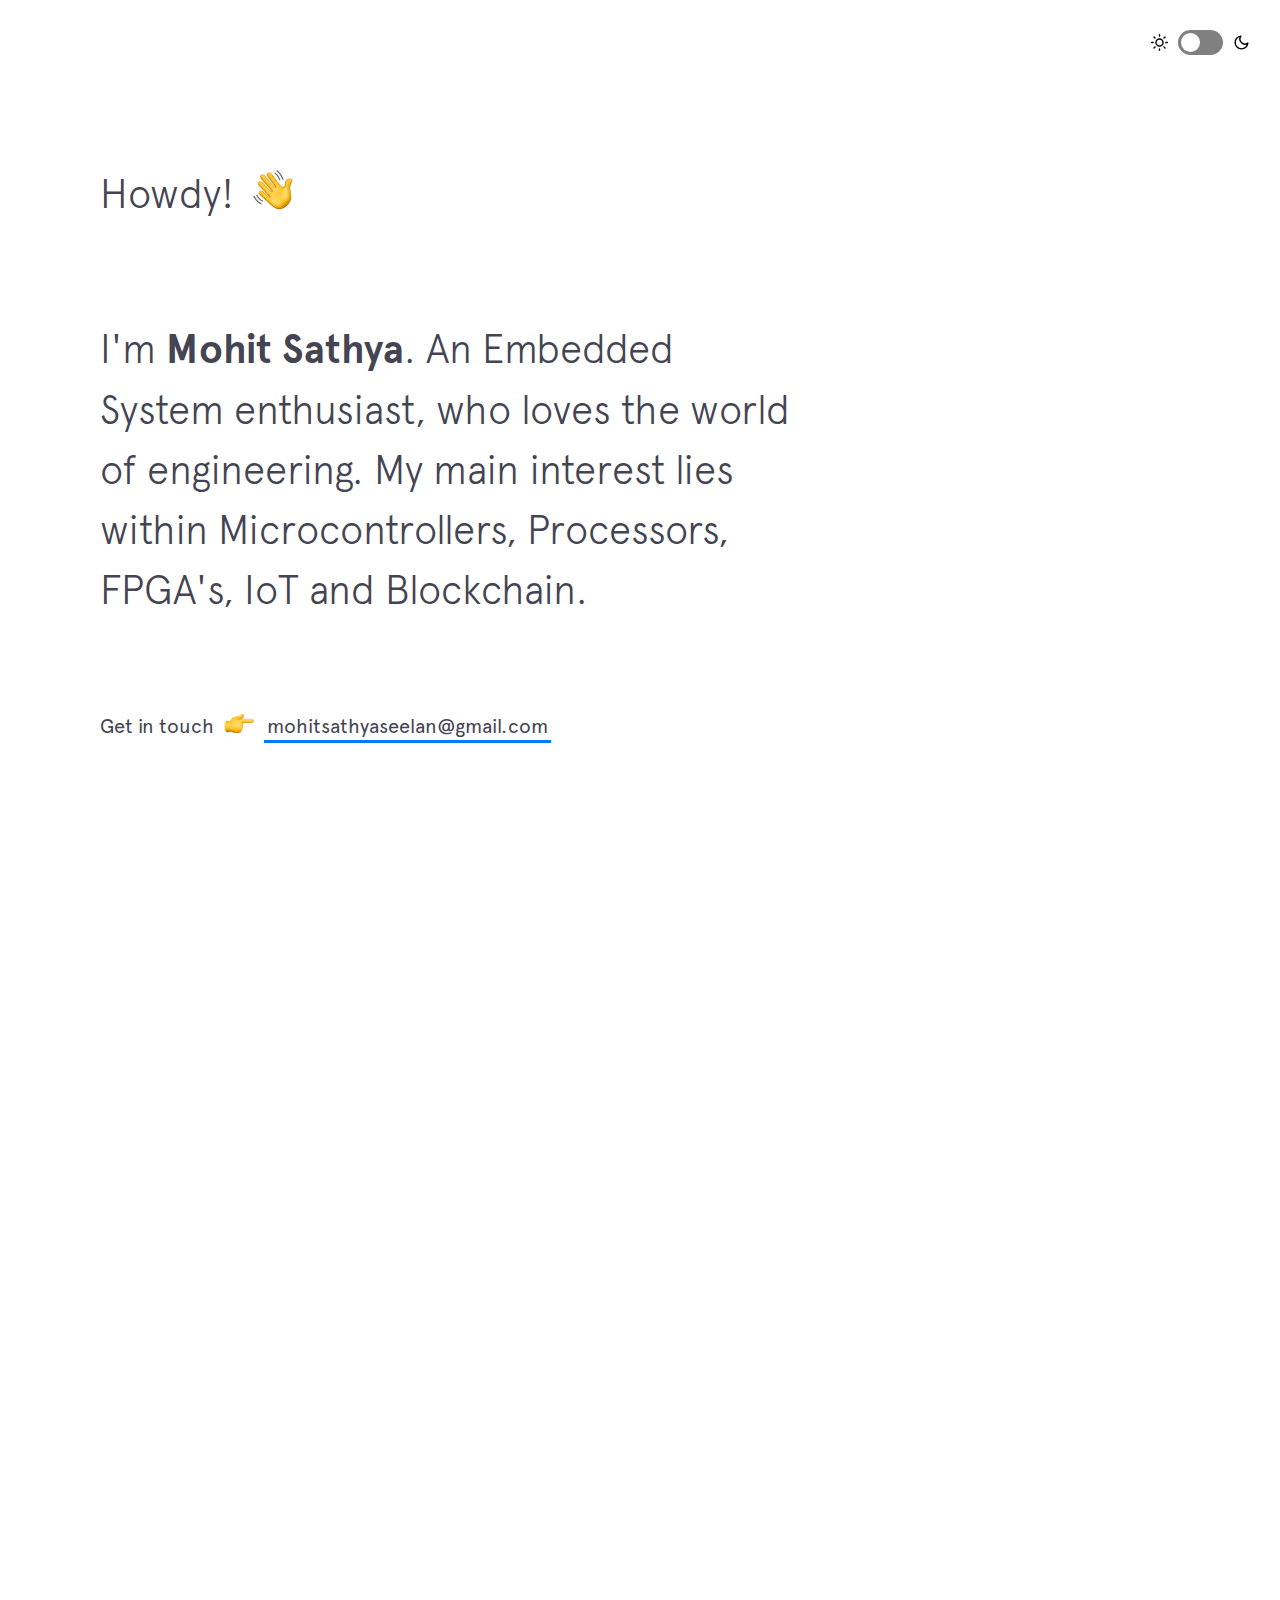
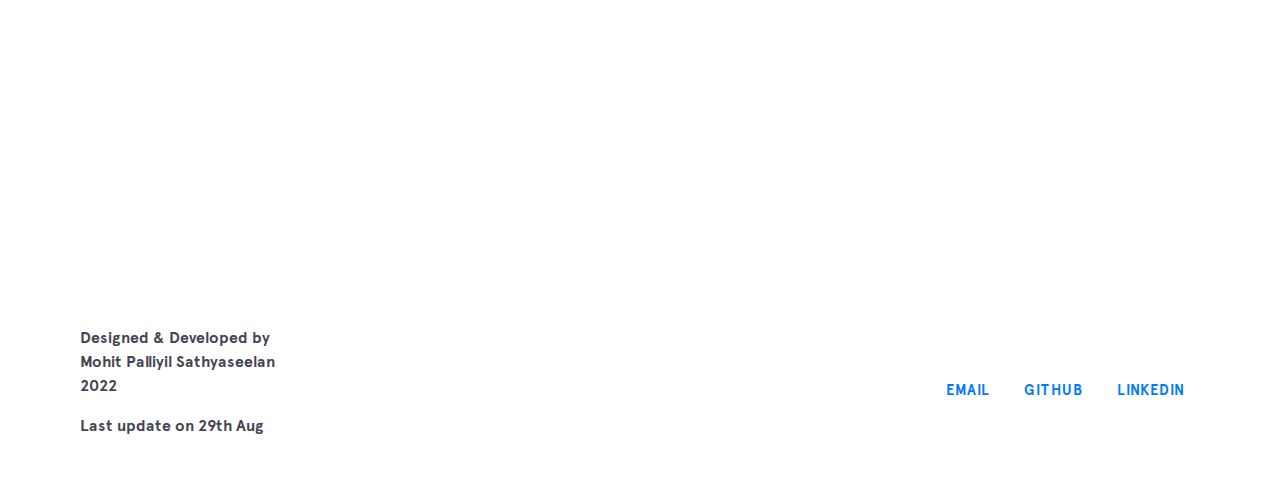
==== index.html @ 451059d3 "Change to header and resume" ====
<!DOCTYPE html>
<html>
<head>
    <meta charset="UTF-8">
    <meta content="IE=edge,chrome=1" http-equiv="X-UA-Compatible">
    <meta name="viewport" content="width=device-width, initial-scale=1.0, maximum-scale=1.0, user-scalable=no">
    <title>Mohit Sathya</title>
    <meta property="og:title" content="Mohit Sathya">
    <meta property="og:description"
        content="Embedded Systems Engineer">
    <meta property="og:type" content="website">
    <meta property="og:site_name" content="Mohit Sathya">
    <meta property="og:locale" content="en_US">
    <meta itemprop="name" content="Mohit Sathya">
    <link href="https://fonts.googleapis.com/css?family=Inconsolata:400,700" rel="stylesheet">
    <link rel="stylesheet" href="css/css-main.css" hreflang="en-us">
</head>

<body>
    <div id="site">
        <div class="switch-wrapper">
            <div class="sun"></div>
            <div class="toggle-wrapper"> <input id="switch" type="checkbox"> <label for="switch"
                    id="toggle">Toggle</label> </div>
            <div class="moon"></div>
        </div>
        <header class="intro">
            <h1 class="intro__hello">Howdy! <span class="emoji wave-hand animated"></span> </h1>
            <h2 class="intro__tagline">I'm <span class="name">Mohit Sathya</span>. An Embedded System enthusiast, who 
                loves the world of engineering. My main interest lies within Microcontrollers, Processors, FPGA's, IoT and Blockchain. 
            </h2>
            <h3 class="intro__contact"> <span>Get in touch </span> <span class="emoji pointer"></span> <span> <a
                        href="mailto:mohitsathyaseelan@gmail.com" target="_blank"
                        class="highlight-link">mohitsathyaseelan@gmail.com</a> </span> </h3>
        </header>
        <section class="section background">
            <div class="section__title">Background</div>
            <div class="section__content">
                <p> I'm currently Pursuing my masters at <a class="underline-link" href="https://www.ece.ufl.edu/"
                        target="_blank">University of Florida</a>. I'll be graduating by <strong>Fall 2022 </strong>wohooo!! with a master's degree in electrical and computer engineering. 
                     I've Interned at
                    <a class="underline-link" href="https://www.ford.com/" target="_blank">Ford Motor Company </a> for 3 months,  
                    <a class="underline-link" href="https://wipropari.com/" target="_blank">Wipro Automation</a> for 6 months and <a
                        class="underline-link" href="https://www.mindteck.com/" target="_blank">Mindteck</a> for 2 months.
                <p> As an Engineer, I enjoy building fascinating engineering projects. My goal is to build real time embedded projects
                    which can aid, make one's life easier. I also love everything about IoT, PS I'm currently turning my room into a 
                smart room. </p>
                <p> <strong>When I'm not playing with a microcontroller</strong>, I'm either playing 
                    playing dota or binge watching Office. </p><p>"You dont have to be great to start something, you have to start to be great"</p>
                
            </div>
        </section>
        <section class="section skills">
            <div class="section__title">Skills</div>
            <div class="section__content">
                
                <div class="skillz">
                    <div class="skillz__category">
                        <div class="skillz__category__label">Languages</div>
                        <ul>
                            <li class="skillz__category__item">C++</li>
                            <li class="skillz__category__item">Python</li>
                            <li class="skillz__category__item">Matlab</li>
                            <li class="skillz__category__item">VHDL</li>
                            <li class="skillz__category__item">Embedded C</li>
                        </ul>
                    </div>
                    <div class="skillz__category">
                        <div class="skillz__category__label">Software</div>
                        <ul>
                            <li class="skillz__category__item">NI LabView</li>
                            <li class="skillz__category__item">Proteus</li>
                            <li class="skillz__category__item">Vivado</li>
                            <li class="skillz__category__item">Xilinx ISE ModelSim</li>                            
                            <li class="skillz__category__item">Multisim</li>
                            <li class="skillz__category__item">GitHub</li>
                        </ul>
                    </div>
                    <div class="skillz__category">
                        <div class="skillz__category__label">Hardware</div>
                        <ul>
                            <li class="skillz__category__item">ZedBoard (Virtex7 FPGA)</li>
                            <li class="skillz__category__item">OMRON PLC - CJ2M-CPU33</li>
                            <li class="skillz__category__item">Nadesco AC controller</li>
                            <li class="skillz__category__item">Fanuc
                                controller - R-30iB</li>
                            <li class="skillz__category__item">Raspberry Pi</li>
                            <li class="skillz__category__item">Aurduino</li>
                            <li class="skillz__category__item">Esp</li>
                        </ul>
                    </div>

                    <div class="skillz__category">
                        <div class="skillz__category__label">Additional skills</div>
                        <ul>
                            <li class="skillz__category__item">Machine Learning </li>
                            <li class="skillz__category__item">Industrial communication<br>(UART, I2C, TCP, UDP)</li>
                            <li class="skillz__category__item">Linux</li>
                            <li class="skillz__category__item">Microsoft Suite</li>
                            <li class="skillz__category__item">Adobe Suite</li>
                            <li class="skillz__category__item">SQL DBMS</li>
                        </ul>
                    </div>
                </div>
            </div>
        </section>
        <section class="section experience">
            <div class="section__title">Research Paper</div>
            <div class="section__content">
                <div class="jobs">
                    <div class="job">
                        <div class="time-place">
                            <div class="job__company"> <a href="https://ieeexplore.ieee.org/document/9358718" target="_blank" class="arrow-link">
                                IoT based COVID De-Escalation Sys</a> 
                            </div>
                        </div>
                                <div class="job__position">
                                    2021 6th International Conference on Inventive Computation Technologies (ICICT)
                                </div>
                                <p></p><div>
                                    An Internet-of- Things (IoT) can be an effective solution to de-escalate the spread of a pandemic/epidemic using open source 
                                    technology - Bluetooth Low level Energy. The major objective of this contribution is to monitor real time cases and prevent the 
                                    contagious spread of this viral disease. The entire paper focuses on cross checking the data fed by the user with the IoT database 
                                    which consists of the data from the COVID RADAR application. The experimental model uses MCU and a Bluetooth module, which are easy 
                                    to realize and cost effective as well. The realization and prediction of the pandemic hotspots is also facilitated using this data. 
                                </div>
                    </div>
                </div>
            </div>                         
        </section>
        <section class="section experience">
            <div class="section__title">Experience</div>
            <div class="section__content">
                <div class="jobs">
                    <div class="job">
                        <div class="time-place">
                            <div class="job__company"> <a href="https://corporate.ford.com/"
                                    target="_blank">Ford Motor Company </a> </div>
                            <div class="job__time">May -  Aug 2022</div>
                        </div>
                        <div class="job__position">RA&E Intern</div>
                    </div>
                        <p></p><strong>Vissible Light Position using Optical Camera Communication</strong>
                        <div>
                            As we know GPS has limitation of providing accurate positioning for indoor architecture. Due to this limitation, Researchers have been trying to
                            find alternative methods for localisation. Currently Researchers have focused on using Radio waves, Bluetooth signals, Etc for localization, but
                            They are prone to multi-path propagation.
                            Prof. Herald Haas recently started using Light to transmit data, which is known as LiFi and this is an application of Vissible Light Communication.
                            Like VLC, VLP is similar, the research work at ford was based on VLP using IR light. I studied and built a prototype for this application and submitted
                            the final limitation of the system.
                            I also provided an alternation low cost solution using April tags for the project. The system principle remains same in reference of OCC but system
                            hardware is cheaper here. I submitted my proof of work and a working demo of the system which provides a maximum of 6cm error. The system uses
                            garage dimension as parameters and does not require an ML model for localization, which increases portability.
                        </div><p></p>
                    <div>
                    <div>


                    <div class="job">
                        <div class="time-place">
                            <div class="job__company"> <a href="https://wipropari.com//"
                                    target="_blank">Wipro - Automation</a> </div>
                            <div class="job__time">Jan - June 2021</div>
                        </div>
                        <div class="job__position">Intern Engineer</div>
                        
                            <p></p><strong>Medsmart</strong>
                                <div>
                                    Re-engineered a Medical Unit.
                                    MedSmart is a covid application that was built by Wipro amid covid-19. 
                                    The Device had an AI service by a third-party company. My goal in this project was 
                                    to provide the same features without using the service. In short, re-develop the whole project. 
                                    The IoT application uses the MQTT protocol to communicate with ESP, RPI, and the Router. 
                                    Uses a SQL database; where the data is stored in the IoT device for its privacy concern.   
                                </div>
                            

                            <p></p><strong>Spot Welding IoT Device Dev</strong>
                                <div>
                                    This has to be one of the most challenging and fun projects, I've ever worked on.
                                    The objective of this project was to implement an IoT feature for Spot Welding Device.
                                    Using raspberry pi, I developed a communication layer between PLC CJ2M-CPU33, Fanuc controller - R-30 ib, and AC controller.
                                </div>

                                <div>
                                    Rpi - CJ2M (FINS/UDP)
                                </div>

                                <div>                            
                                    Rpi - R30iB (Ethernet/IP Pylogix2-CIP encapsulation) (cpppo)
                                </div>                           
                                    Credits to perry@dominionrnd.com for this wonderful library
                                  
                            
                        

                            <p></p><strong>SIXT pilot</strong>
                                <div>
                                    Initial planning of UGV robot. The project involved multiple RC motors, servo motors,
                                    stereo camera, LIDAR and Nvidia Jetson, and Nano development Kit.
                                </div>
                        </div>
                    </div>
                    
                    <div class="job">
                        <div class="time-place">
                            <div class="job__company"> <a href="https://www.mindteck.com/"
                                    target="_blank">Mindteck</a> </div>
                            <div class="job__time">June -  July 2018</div>
                        </div>
                        <div class="job__position">R&D Engineer</div>
                    </div>
                        <p></p><strong>Indoor asset tracking using BLE based real time location system</strong>
                        <div>
                            Most of the asset tracking systems are non real time. Real time asset tracking system 
                            becomes necessary when an asset is of high value and critical to be located in time.
                            Examples of such high value assets could be manufacturing parts lying in various locations on shop floor,  
                            critical medical equipments lying in various locations in hospitals etc.
                            This system would enable users to locate critical assets in real time with an accuracy of about 3 feet 
                            without having to spend time searching for the same.
                            The BLE based real time location system consists of BLE receivers, BLE asset tags , a location engine server
                            and UI server. The BLE beacon receivers are placed at known locations. BLE tag which is connected to the asset 
                            emits wireless BLE beacons periodically. The BLE receivers within range receive the BLE beacons and relay 
                            the BLE beacon message and its RF signal strength
                            to the location engine server. The location engine server determines the absolute location of the asset using 
                            trilateration. The UI server uses this information to provide a visual representation
                            of the asset location on a UI client which shows the asset location as a pin superimposed on an indoor static map
                        </div><p></p>
                    <div>
                    <div>
                    <div class="job">
                        <div class="time-place">
                            <div class="job__company"> <a href="https://toonz.co/" target="_blank">Toonz</a> </div>
                            <div class="job__time">April - June 2019</div>
                        </div>
                        <div class="job__position">Animation Intern</div>
                    </div>
                </div> <a href=".\Resume_Mohit_Sathyaseelan.pdf" target="_blank" class="arrow-link">View My
                    Resume</a>
            </div>
        </div>

        </section>
        <section class="section other-projects">
            <div class="section__title">Ongoing Courses</div>
                <div class="section__content">
                <div class="project">
                    <div class="project__name"> <a href="https://github.com/Metabix/blockchain" target="_blank"
                            class="arrow-link">Blockchain and Bitcoin Mining</a> </div>
                    <p>With Blockchain technology poised to	be bigger than the Internet, this course will cover	fundamental	concepts and topics	
                        including, but not limited	to,	Blockchain	security, smart	contracts, non-fungible	tokens (NFTs), Bitcoin mining,	
                        consensus protocols, etc. as it pertains to Internet of Things (IoT) edge device architectures. Students will gain
                        fundamental	knowledge of edge device design	constraints, and may attend	a virtual conference in	embedded system	
                        design (ESWEEK). Due to	the	rapidly	advancing Blockchain field,	this course	is taught seminar style, with an	
                        emphasis on	student-delivered presentations	and an	open discussion	forum. By the end of the course, the students	
                        will write a short research	paper on their topic of	choice. Special	guests	will be	invited	to discuss their research	
                        contributions.	</p>

                <div class="project">
                    <div class="project__name"> <a href="https://github.com/Metabix/Computer-Architecture" target="_blank"
                            class="arrow-link">Computer Architecture</a> </div>
                    </p>Upon completion of the course, students should have a good understanding of the following core components of
                        computing architecture and computer architecture design:</p>
                    </p>• Technology impacts on computer architectures</p>
                    </p>• Various aspects of modern computer architecture design - memory hierarchy, instruction set design,
                        pipelining, out-of-order execution, speculation, etc.</p>
                    </p>• Various parallelisms and their exploitations, e.g., instruction-level, data-level, and thread-level parallelism</p>
                    </p>• Quantitative evaluation of design tradeoffs in terms of different application and architectural parameters</p>
                    <div class="project__used"> <span class="project__used__item">C</span> <span
                            class="project__used__item">C++</span> </div>
                </div>
        </section>
        <section class="section other-projects">
            <div class="section__title">Completed Courses</div>
            <div class="section__content">
                <div class="project">
                    <div class="project__name"> <a href="https://github.com/Metabix/FML_Final-project" target="_blank"
                            class="arrow-link">Fundamental of ML</a> </div>
                    <p>Understand and utilize the concepts of machine learning for data science and electrical engineering. Focus on tools for
                        multivariate data analysis and how to handle uncertain data with probability models. </p>
                    <div class="project__used"> <span class="project__used__item">C</span> <span
                            class="project__used__item">Python</span> </div>
                </div>
                <div class="project">
                    <div class="project__name"><strong>Reconfigurable Computing </strong></div>
                    <p>Students will gain fundamental knowledge and understanding of principles and practice in reconfigurable
                        architecture and computing through class lectures and discussions, reading assignments, homework and lab
                        experiments, and a major research project.</p>
                    <div class="project__used"> <span class="project__used__item">C</span> <span
                            class="project__used__item">VHDL</span></div>
                </div>
                <div class="project">
                    <div class="project__name"><strong>Image processing and Open CV </strong>  </div>
                    <p>This	course	introduces	fundamental concepts	and	techniques	for	image	processing	and	
                        computer	vision. We	will	address	1)	how	to	efficiently	represent	and	process	image/video	
                        signals,	and	2)	how	to	deliver	image/video	signals	over	networks. Topics	to	be	covered	
                        include:	image	acquisition	and	display	using	digital	devices,	properties	of	human	visual	
                        perception,	sampling	and	quantization,	image	enhancement,	image	restoration,	twodimensional	Fourier	transforms,	linear	and	nonlinear	filtering,	morphological	operations,	
                        noise	removal,	image	deblurring,	edge	detection,	image	registration	and	geometric	
                        transformation,	image/video	compression,	video	communication	standards,	video	
                        transport	over	the	Internet	and	wireless	networks,	object	recognition	and	image	
                        understanding.</p>
                    <div class="project__used"> <span class="project__used__item">Python</span> <span
                            class="project__used__item">C</span> </div>
                    </div>
                    <div class="project">
                        <div class="project__name"> <a href="https://github.com/Metabix/ASP_22_Spring" target="_blank"
                                class="arrow-link">Advanced System Programming</a> </div>
                        <p>Develop a deep understanding of operating
                            system concepts and systems programming fundamentals and gain hands-on
                            experience in systems programming by using Pthreads as well as implementing
                            Linux device drivers and testing/verifying systems code for deadlock and racefreedom.</p>
                        <div class="project__used"> <span class="project__used__item">C</span> <span
                                class="project__used__item">C++</span> </div>
                    </div>
                    <div class="project">
                        <div class="project__name"> <a href="https://github.com/Metabix/PCA_22_Spring" target="_blank"
                                class="arrow-link">Parallel Computer Architecture</a> </div>
                        <p>Advanced architecture emphasizing design and quantitative analysis of parallel architecture and systems, including
                            theory, hardware technologies, parallel and scalable architectures, and software constructs.
                        <div class="project__used"> <span class="project__used__item">C</span> <span
                                class="project__used__item">C++</span> <span
                                class="project__used__item">Python</span>
                        </div>
                    </div>
                    <div class="project">
                        <div class="project__name"> <a href="https://github.com/Metabix/IoT-P-S_22_Spring" target="_blank"
                                class="arrow-link">IoT Privacy and Security</a> </div>
                        <p>This course should be a very gentle introduction to IoT security, mostly at the device level, through a series of 
                            hands-on labs. We will be providing a PCB with an ESP32 and a few simple peripherals which we use in said labs. 
                            We will be exploring issues related to the malicious access of physical ports (UART/JTAG), recovery and editing of 
                            firmware, and some network level security such as Man-in-the-Middle attacks using mitmproxy, as well as 
                            standard methods to mitigate these threats.</p>
                        <div class="project__used"> <span class="project__used__item">Python</span> <span
                                class="project__used__item">C</span> </div>
                    </div>
        </section>

        <section class="section other-projects">
            <div class="section__title">Projects</div>
            <div class="section__content">
                <div class="project">
                    <div class="project__name"> <a href="https://github.com/Metabix/PCA_22_Spring/tree/main/Final_Project" target="_blank"
                            class="arrow-link">Evaluation of NASA ASP Benchmark on HPC</a> </div>
                    <p>Used parallel computing programming interfaces such as MPI, OpenMP, CUDA; Profilled using gprof, score-p and
                        nvprof profiling tools. Compared in depth performance of HiPergator HPC to the benchmarked HPC systems.</p>
                </div>
                <div class="project">
                    <div class="project__name"> <a href="https://github.com/Metabix/RC_FALL21" target="_blank"
                            class="arrow-link">1-D Time-Domain Convolution using FPGA</a> </div>
                    <p>Implemented a custom accelerator circuit on FPGA to obtain 1-D convolution. Optimized circuit to a 14x speed with
                        parallelism with respect to software implementation of the proposed convolution
                        Hardware : ZedBoard (Virtex7 FPGA)</p>
                </div>
                <div class="project">
                    <div class="project__name"> <a href="https://github.com/Metabix/FML_Final-project" target="_blank"
                        class="arrow-link">Handwritten Symbol Classification using CNNk</a></div>
                    <p>Designed a Convolutional Neural Network for a custom handwritten data set.
                    Evaluated other methods of classification. Improved model, to provide 94% accuracy..</p>
                </div>
                <div class="project">
                    <div class="project__name"> <a href="https://github.com/Metabix/IMCV_FALL21" target="_blank"
                        class="arrow-link">Recognition of Vehicle Plates using Tesseract</a></div>
                    <p>Designed a model to accurately predict any vehicle's plate number using Tesseract Engine.
                        Implemented various Image processing techniques to improve the accuracy.</p>
                    </div>
                <div class="project">
                        <div class="project__name"> <a href="https://github.com/Metabix/IoT-P-S_22_Spring/tree/main/IoT_Proj" target="_blank"
                            class="arrow-link">AgrIoT</a></div>
                        <p>IoT system which obtains temperature and humidity data. The data is secured using AWS and is shared across the IoT
                            system using AES encryption. Devices used MQTT protocol to transfer messages to one another..
                            Hardware : Raspberry Pi, ESP32, ESP 8266</p>
                </div>
                    <div class="project">
                        <div class="project__name"><strong>Ornithopter</strong>  </div>
                        <p>A mechanical aircraft, which obeys the flapping mechanism of birds. Alternative for drones in the UAV field. Hardware
                            and Software used Arduino MCU, Brushless and servo Motors, ESC, 3D printing for cranks, 900mAh LiPo battery,
                            camera module</p>
                    <div class="project">
                        <div class="project__name"><strong>Smart Weather station</strong>  </div>
                        <p>Used Raspberry Pi and other elemental sensors to provide a home-based weather system. Hardware and Software
                            used Raspberry Pi,BME280 humidity, pressure and temperature sensor, MCP3008 ADC, anemometer.</p>   
                        </div>
                    <div class="project">
                        <div class="project__name"><strong>Raspberry Pi based project on BLE</strong>  </div>
                        <p>Raspberry Pi based project; which checks BLE tags to confirm attendance of class, office and etc.</p>   
                        </div>
                    <div class="project">
                        <div class="project__name"><strong>VR SKATEBOARD (Shortlisted in top 20 in Engineering Clinics)</strong>  </div>
                        <p>AR Project- skateboard experience for the disabled. Hardware and Software used Arduino UNO, MPU-6050
                            Accelerometer/Gyroscope, VR- Headset</p>    
                        </div>
        </section>

        <footer class="footer">
            <div class="footer__copyright">
                <div class="top"> <span>Designed &amp; Developed by</span> </div>
                <div class="bottom"> <span>Mohit Palliyil Sathyaseelan 2022</span> <p>Last update on 29th Aug</p></div>

            </div>
            <div class="footer__links"> <a href="mailto:mohitsathyaseelan@gmail.com" target="_blank" title="email"> <span
                        class="text">email</span> <img src="images/social-email.svg" alt="email"> </a>  <a href="https://github.com/Metabix"
                    target="_blank" title="github"> <span class="text">github</span> <img src="images/social-github.svg"
                        alt="github"> </a> <a href="https://www.linkedin.com/in/mohitsathya/" target="_blank"
                    title="linkedin"> <span class="text">linkedin</span> <img src="images/social-linkedin.svg"
                        alt="linkedin"> </a> </div>
        </footer> <button id="top-button"> <img src="images/emojis-pointing-up.png" alt=""> </button>
    </div>
    <script src="js/3.1.1-jquery.min.js" type="text/javascript" charset="utf-8"></script>
    <script src="js/dist-scrollreveal.min.js"></script>
    <script src="js/2799-js-main.js" type="text/javascript" charset="utf-8"></script>
</body>

</html>
---- css/css-main.css ----
@font-face{font-family:Apercu;src:url(../fonts/apercu-Apercu-Light.eot);src:url(../fonts/apercu-Apercu-Light.eot?#iefix) format("embedded-opentype"),url(../fonts/apercu-Apercu-Light.woff2) format("woff2"),url(../fonts/apercu-Apercu-Light.woff) format("woff"),url(../fonts/apercu-Apercu-Light.ttf) format("truetype"),url(../fonts/apercu/Apercu-Light.svg#Apercu-Light) format("svg");font-weight:300;font-style:normal}@font-face{font-family:Apercu;src:url(../fonts/apercu-Apercu-LightItalic.eot);src:url(../fonts/apercu-Apercu-LightItalic.eot?#iefix) format("embedded-opentype"),url(../fonts/apercu-Apercu-LightItalic.woff2) format("woff2"),url(../fonts/apercu-Apercu-LightItalic.woff) format("woff"),url(../fonts/apercu-Apercu-LightItalic.ttf) format("truetype"),url(../fonts/apercu/Apercu-LightItalic.svg#Apercu-LightItalic) format("svg");font-weight:300;font-style:italic}@font-face{font-family:Apercu;src:url(../fonts/apercu-Apercu-Regular.eot);src:url(../fonts/apercu-Apercu-Regular.eot?#iefix) format("embedded-opentype"),url(../fonts/apercu-Apercu-Regular.woff2) format("woff2"),url(../fonts/apercu-Apercu-Regular.woff) format("woff"),url(../fonts/apercu-Apercu-Regular.ttf) format("truetype"),url(../fonts/apercu/Apercu-Regular.svg#Apercu-Regular) format("svg");font-weight:400;font-style:normal}@font-face{font-family:Apercu;src:url(../fonts/apercu-Apercu-Italic.eot);src:url(../fonts/apercu-Apercu-Italic.eot?#iefix) format("embedded-opentype"),url(../fonts/apercu-Apercu-Italic.woff2) format("woff2"),url(../fonts/apercu-Apercu-Italic.woff) format("woff"),url(../fonts/apercu-Apercu-Italic.ttf) format("truetype"),url(../fonts/apercu/Apercu-Italic.svg#Apercu-Italic) format("svg");font-weight:400;font-style:italic}@font-face{font-family:Apercu;src:url(../fonts/apercu-Apercu-Medium.eot);src:url(../fonts/apercu-Apercu-Medium.eot?#iefix) format("embedded-opentype"),url(../fonts/apercu-Apercu-Medium.woff2) format("woff2"),url(../fonts/apercu-Apercu-Medium.woff) format("woff"),url(../fonts/apercu-Apercu-Medium.ttf) format("truetype"),url(../fonts/apercu/Apercu-Medium.svg#Apercu-Medium) format("svg");font-weight:500;font-style:normal}@font-face{font-family:Apercu;src:url(../fonts/apercu-Apercu-MediumItalic.eot);src:url(../fonts/apercu-Apercu-MediumItalic.eot?#iefix) format("embedded-opentype"),url(../fonts/apercu-Apercu-MediumItalic.woff2) format("woff2"),url(../fonts/apercu-Apercu-MediumItalic.woff) format("woff"),url(../fonts/apercu-Apercu-MediumItalic.ttf) format("truetype"),url(../fonts/apercu/Apercu-MediumItalic.svg#Apercu-MediumItalic) format("svg");font-weight:500;font-style:italic}@font-face{font-family:Apercu;src:url(../fonts/apercu-Apercu-Bold.eot);src:url(../fonts/apercu-Apercu-Bold.eot?#iefix) format("embedded-opentype"),url(../fonts/apercu-Apercu-Bold.woff2) format("woff2"),url(../fonts/apercu-Apercu-Bold.woff) format("woff"),url(../fonts/apercu-Apercu-Bold.ttf) format("truetype"),url(../fonts/apercu/Apercu-Bold.svg#Apercu-Bold) format("svg");font-weight:700;font-style:normal}@font-face{font-family:Apercu;src:url(../fonts/apercu-Apercu-BoldItalic.eot);src:url(../fonts/apercu-Apercu-BoldItalic.eot?#iefix) format("embedded-opentype"),url(../fonts/apercu-Apercu-BoldItalic.woff2) format("woff2"),url(../fonts/apercu-Apercu-BoldItalic.woff) format("woff"),url(../fonts/apercu-Apercu-BoldItalic.ttf) format("truetype"),url(../fonts/apercu/Apercu-BoldItalic.svg#Apercu-BoldItalic) format("svg");font-weight:700;font-style:italic}html{-webkit-box-sizing:border-box;box-sizing:border-box}*,:after,:before{-webkit-box-sizing:inherit;box-sizing:inherit}::-moz-selection{background:#ffdc00}::selection{background:#ffdc00}body,html{margin:0;padding:0;-webkit-font-smoothing:antialiased;-moz-osx-font-smoothing:grayscale;background-color:#fff;color:#444452;font-family:Apercu,"Source Sans Pro",system,system-ui,-apple-system,BlinkMacSystemFont,Roboto,Helvetica,Arial,sans-serif;line-height:1.5;width:100%}body.night,html.night{background-color:#171c28;color:#afafbf}body.night ::-moz-selection,html.night ::-moz-selection{color:#36363c;background:#ffdc00}body.night ::selection,html.night ::selection{color:#36363c;background:#ffdc00}body.night .switch-wrapper .sun,html.night .switch-wrapper .sun{background:url(../fonts/switch-sun-white.svg) no-repeat center;background-size:100%}body.night .switch-wrapper .moon,html.night .switch-wrapper .moon{background:url(../fonts/switch-moon-white.svg) no-repeat center;background-size:100%}body.night .experience .job__time,body.night .footer__copyright,body.night .intro,body.night .skills .skillz__category__label,body.night .status,body.night a,body.night strong,html.night .experience .job__time,html.night .footer__copyright,html.night .intro,html.night .skills .skillz__category__label,html.night .status,html.night a,html.night strong{color:#e7e7e7}body.night .section__content .underline-link:after,html.night .section__content .underline-link:after{background:#e7e7e7}a{-webkit-transition:all .2s ease-in-out;transition:all .2s ease-in-out;text-decoration:none;font-weight:700;color:inherit}ul{list-style:none;padding:0;margin:0}svg{width:100%;height:100%;fill:currentColor}img{max-width:100%;vertical-align:middle}strong{font-weight:700;color:#36363c}.emoji{display:inline-block;vertical-align:text-top;background-size:contain;background-repeat:no-repeat;background-position:center}.section{display:-webkit-box;display:-ms-flexbox;display:flex;-webkit-box-pack:center;-ms-flex-pack:center;justify-content:center;padding:100px 170px}@media screen and (max-width:1280px){.section{padding:100px}}@media screen and (max-width:1024px){.section{padding:50px}}@media screen and (max-width:768px){.section{display:block}}@media screen and (max-width:480px){.section{padding:50px 35px}}.section__title{-ms-flex-negative:0;flex-shrink:0;width:200px;margin-right:70px;color:#007bff;text-transform:uppercase;text-align:right;font-weight:700;letter-spacing:2px}@media screen and (max-width:1024px){.section__title{margin-right:50px}}@media screen and (max-width:850px){.section__title{width:150px}}@media screen and (max-width:768px){.section__title{text-align:left;width:auto}}.section__content{font-weight:300;font-size:1rem;width:100%;max-width:650px}@media screen and (max-width:768px){.section__content{padding-top:30px;padding-left:50px}}@media screen and (max-width:480px){.section__content{padding-left:30px}}.section__content p{margin-top:0;margin-bottom:25px}.section__content .underline-link{position:relative;display:inline-block}.section__content .underline-link:after{position:absolute;top:100%;left:0;width:100%;height:1px;background:#36363c;content:'';opacity:0;-webkit-transition:height .3s,opacity .3s,-webkit-transform .3s;transition:height .3s,opacity .3s,-webkit-transform .3s;transition:height .3s,opacity .3s,transform .3s;transition:height .3s,opacity .3s,transform .3s,-webkit-transform .3s;-webkit-transform:translateY(-5px);transform:translateY(-5px)}.section__content .underline-link:focus:after,.section__content .underline-link:hover:after{height:2px;border-radius:3px;opacity:1;-webkit-transform:translateY(-2px);transform:translateY(-2px)}.arrow-link{-webkit-transition:all .2s ease-in-out;transition:all .2s ease-in-out;font-weight:700;display:inline-block;background-color:transparent;white-space:nowrap}.arrow-link:after{-webkit-transition:all .2s ease-in-out;transition:all .2s ease-in-out;position:relative;bottom:2px;margin-left:15px;content:'';background:url(../images/img-arrow.png) no-repeat center;background-size:100%;width:15px;height:15px;display:inline-block;vertical-align:middle}.arrow-link:hover:after{-webkit-transform:translateX(7px);transform:translateX(7px)}.small{font-family:Inconsolata,monospace;font-size:.85rem;display:inline-block;margin-top:15px}.small:after{display:none}#top-button{-webkit-transition:all .2s ease-in-out;transition:all .2s ease-in-out;background:0 0;border:none;outline:0;width:40px;position:fixed;bottom:25px;right:10px;cursor:pointer;display:none}@media screen and (max-width:1024px){#top-button{bottom:20px;right:7px;width:35px}}@media screen and (max-width:480px){#top-button{bottom:15px;right:3px}}#top-button:focus,#top-button:hover{-webkit-transform:translateY(-10px);transform:translateY(-10px)}#top-button img{width:100%}.waypoint{opacity:0;-webkit-transform:translate3d(0,20px,0);transform:translate3d(0,20px,0);-webkit-transition:opacity .6s cubic-bezier(.694,0,.335,1),-webkit-transform .6s cubic-bezier(.694,0,.335,1);transition:opacity .6s cubic-bezier(.694,0,.335,1),-webkit-transform .6s cubic-bezier(.694,0,.335,1);transition:opacity .6s cubic-bezier(.694,0,.335,1),transform .6s cubic-bezier(.694,0,.335,1);transition:opacity .6s cubic-bezier(.694,0,.335,1),transform .6s cubic-bezier(.694,0,.335,1),-webkit-transform .6s cubic-bezier(.694,0,.335,1)}.in-view{opacity:1;-webkit-transform:translateZ(0);transform:translateZ(0)}.switch-wrapper{display:-webkit-box;display:-ms-flexbox;display:flex;-webkit-box-pack:center;-ms-flex-pack:center;justify-content:center;-webkit-box-align:center;-ms-flex-align:center;align-items:center;position:absolute;top:20px;right:30px}@media screen and (max-width:480px){.switch-wrapper{top:10px;right:20px}}.switch-wrapper .moon,.switch-wrapper .sun{width:17px;height:17px}.switch-wrapper .sun{background:url(../fonts/switch-sun.svg) no-repeat center;background-size:100%}.switch-wrapper .moon{background:url(../fonts/switch-moon.svg) no-repeat center;background-size:100%}.switch-wrapper .toggle-wrapper{margin:10px}.switch-wrapper .toggle-wrapper #switch{height:0;width:0;visibility:hidden;position:absolute}.switch-wrapper .toggle-wrapper #switch:checked+label{background:#bae67e}.switch-wrapper .toggle-wrapper #switch:checked+label:after{left:calc(100% - 3px);-webkit-transform:translateX(-100%);transform:translateX(-100%)}.switch-wrapper .toggle-wrapper label{cursor:pointer;text-indent:-9999px;width:45px;height:25px;background:grey;display:block;border-radius:100px;position:relative}.switch-wrapper .toggle-wrapper label:after{-webkit-transition:all .2s ease-in-out;transition:all .2s ease-in-out;content:'';position:absolute;top:3px;left:3px;width:19px;height:19px;background:#fff;border-radius:100%}.intro{padding:120px 100px;height:100vh;display:-webkit-box;display:-ms-flexbox;display:flex;-webkit-box-orient:vertical;-webkit-box-direction:normal;-ms-flex-direction:column;flex-direction:column;-ms-flex-pack:distribute;justify-content:space-around;max-width:1440px;margin:0 auto}@media screen and (max-width:630px){.intro{padding:120px 70px}}@media screen and (max-width:550px){.intro{padding:120px 50px}}@media screen and (max-width:480px){.intro{padding:70px 50px}}.intro__hello,.intro__tagline{font-size:2.5rem}@media screen and (max-width:1024px){.intro__hello,.intro__tagline{font-size:2.25rem}}@media screen and (max-width:768px){.intro__hello,.intro__tagline{font-size:2rem}}@media screen and (max-width:550px){.intro__hello,.intro__tagline{font-size:1.75rem}}@media screen and (max-width:360px){.intro__hello,.intro__tagline{font-size:1.5rem}}@media screen and (max-width:330px){.intro__hello,.intro__tagline{font-size:1.4rem}}.intro__hello .emoji,.intro__tagline .emoji{width:40px;height:40px}@media screen and (max-width:1024px){.intro__hello .emoji,.intro__tagline .emoji{width:35px;height:35px}}@media screen and (max-width:768px){.intro__hello .emoji,.intro__tagline .emoji{width:30px;height:30px}}@media screen and (max-width:360px){.intro__hello .emoji,.intro__tagline .emoji{width:25px;height:25px}}.intro__hello{font-weight:300}.intro__hello .wave-hand{background-image:url(../images/emojis-wave.png);margin-left:10px;cursor:pointer}.intro__hello .wave-hand.animated{-webkit-animation-duration:1s;animation-duration:1s;-webkit-animation-fill-mode:both;animation-fill-mode:both}.intro__hello .wave-hand.wave{-webkit-animation-name:wave;animation-name:wave}@-webkit-keyframes wave{from{-webkit-transform:none;transform:none}15%{-webkit-transform:translate3d(-20%,0,0) rotate3d(0,0,1,-10deg);transform:translate3d(-20%,0,0) rotate3d(0,0,1,-10deg)}30%{-webkit-transform:translate3d(10%,0,0) rotate3d(0,0,1,7deg);transform:translate3d(10%,0,0) rotate3d(0,0,1,7deg)}45%{-webkit-transform:translate3d(-15%,0,0) rotate3d(0,0,1,-10deg);transform:translate3d(-15%,0,0) rotate3d(0,0,1,-10deg)}60%{-webkit-transform:translate3d(10%,0,0) rotate3d(0,0,1,5deg);transform:translate3d(10%,0,0) rotate3d(0,0,1,5deg)}75%{-webkit-transform:translate3d(-5%,0,0) rotate3d(0,0,1,-2deg);transform:translate3d(-5%,0,0) rotate3d(0,0,1,-2deg)}to{-webkit-transform:none;transform:none}}@keyframes wave{from{-webkit-transform:none;transform:none}15%{-webkit-transform:translate3d(-20%,0,0) rotate3d(0,0,1,-10deg);transform:translate3d(-20%,0,0) rotate3d(0,0,1,-10deg)}30%{-webkit-transform:translate3d(10%,0,0) rotate3d(0,0,1,7deg);transform:translate3d(10%,0,0) rotate3d(0,0,1,7deg)}45%{-webkit-transform:translate3d(-15%,0,0) rotate3d(0,0,1,-10deg);transform:translate3d(-15%,0,0) rotate3d(0,0,1,-10deg)}60%{-webkit-transform:translate3d(10%,0,0) rotate3d(0,0,1,5deg);transform:translate3d(10%,0,0) rotate3d(0,0,1,5deg)}75%{-webkit-transform:translate3d(-5%,0,0) rotate3d(0,0,1,-2deg);transform:translate3d(-5%,0,0) rotate3d(0,0,1,-2deg)}to{-webkit-transform:none;transform:none}}.intro__tagline{font-weight:300;max-width:700px}.intro__tagline .name{font-weight:700}.intro__tagline .technologist{background-image:url(../images/emojis-technologist.png)}.intro__contact{font-size:1.25rem;font-weight:400}@media screen and (max-width:550px){.intro__contact{font-size:1rem}}.intro__contact .emoji.pointer{background-image:url(../images/emojis-pointright.png);width:30px;height:30px;margin:0 5px;vertical-align:text-bottom}@media screen and (max-width:550px){.intro__contact .emoji.pointer{width:25px;height:25px}}.intro__contact .highlight-link{-webkit-transition:all .2s ease-in-out;transition:all .2s ease-in-out;font-weight:400;text-decoration:none;display:inline-block;padding:2px 3px;text-decoration:none;-webkit-box-shadow:inset 0 -3px 0 #007bff;box-shadow:inset 0 -3px 0 #007bff}.intro__contact .highlight-link:hover{-webkit-box-shadow:inset 0 -33px 0 0 #007bff;box-shadow:inset 0 -33px 0 0 #007bff;color:#fff}.skills .skillz{display:-webkit-box;display:-ms-flexbox;display:flex;-webkit-box-pack:justify;-ms-flex-pack:justify;justify-content:space-between}@media screen and (max-width:630px){.skills .skillz{-ms-flex-wrap:wrap;flex-wrap:wrap}}@media screen and (max-width:630px){.skills .skillz__category{width:47%;margin-right:5px;margin-bottom:25px}}.skills .skillz__category__label{font-weight:700;color:#36363c;text-transform:uppercase}.skills .skillz__category__item{margin:3px 0;font-size:.9rem}.experience .jobs{margin-bottom:100px}.experience .job{margin-bottom:25px}.experience .job .time-place{display:-webkit-box;display:-ms-flexbox;display:flex;-webkit-box-pack:justify;-ms-flex-pack:justify;justify-content:space-between}@media screen and (max-width:480px){.experience .job .time-place{display:block}}.experience .job__company{font-weight:700}.experience .job__time{font-size:.9rem;font-family:Inconsolata,monospace}@media screen and (max-width:480px){.experience .job__time{font-size:.8rem}}.experience .arrow-link{font-size:1.25rem}.experience .arrow-link:after{width:20px;height:20px}.status{display:-webkit-box;display:-ms-flexbox;display:flex;-webkit-box-align:center;-ms-flex-align:center;align-items:center;font-size:1.1rem;margin-top:70px}.status__light{width:30px;height:30px;display:-webkit-box;display:-ms-flexbox;display:flex;-webkit-box-pack:center;-ms-flex-pack:center;justify-content:center;-webkit-box-align:center;-ms-flex-align:center;align-items:center}.status__light__ring{position:absolute;width:25px;height:25px;-webkit-animation:pulsate 2s ease-out;animation:pulsate 2s ease-out;-webkit-animation-iteration-count:infinite;animation-iteration-count:infinite;opacity:0;border:3px solid #bae67e;border-radius:30px}@-webkit-keyframes pulsate{0%{-webkit-transform:scale(.1,.1);transform:scale(.1,.1);opacity:0}50%{opacity:1}100%{-webkit-transform:scale(1.2,1.2);transform:scale(1.2,1.2);opacity:0}}@keyframes pulsate{0%{-webkit-transform:scale(.1,.1);transform:scale(.1,.1);opacity:0}50%{opacity:1}100%{-webkit-transform:scale(1.2,1.2);transform:scale(1.2,1.2);opacity:0}}.status__light__led{position:absolute;width:13px;height:13px;background:#bae67e;border-radius:100%}.status__message{margin-left:15px}.featured-projects a:after{display:none}.featured-projects .project{display:-webkit-box;display:-ms-flexbox;display:flex;margin-bottom:100px;margin-left:-5%;width:125%}@media screen and (max-width:1280px){.featured-projects .project{width:115%}}@media screen and (max-width:1024px){.featured-projects .project{width:105%}}@media screen and (max-width:768px){.featured-projects .project{width:100%;display:block;margin-bottom:70px}}.featured-projects .project.screentime{margin-bottom:70px}.featured-projects .project:last-of-type{margin-bottom:0}.featured-projects .project__pic{max-width:700px;overflow:visible;margin:0}.featured-projects .project__pic a{display:block}.featured-projects .project__pic.phones a{display:-webkit-box;display:-ms-flexbox;display:flex;-webkit-box-pack:justify;-ms-flex-pack:justify;justify-content:space-between}.featured-projects .project__pic.phones .phone{margin:0 -7%}.featured-projects .project__pic.phones .phone:first-of-type{margin-left:-5%}.featured-projects .project__pic img{width:100%;max-width:100%;vertical-align:bottom}.featured-projects .project__caption{width:125px;-ms-flex-negative:0;flex-shrink:0;margin-left:30px}@media screen and (max-width:768px){.featured-projects .project__caption{width:100%;margin-top:25px;margin-left:0}}.featured-projects .project__name{margin-bottom:10px}.featured-projects .project__name a{font-weight:700}.featured-projects .project p{font-size:.85rem;line-height:1.3}.other-projects .project{max-width:600px;margin-bottom:50px}.other-projects .project__name{margin-bottom:10px}.other-projects .project p{font-size:.9rem;margin-bottom:20px}.other-projects .project__used__item{display:inline-block;margin:3px 3px 3px 0;font-family:Inconsolata,monospace;font-size:.75rem;font-weight:700;padding:2px 7px;border-radius:3px;color:#007bff;border:1px solid #007bff;background:0 0}.other-projects .project__used__item:first-of-type{margin-left:0}.footer{padding:50px 80px;display:-webkit-box;display:-ms-flexbox;display:flex;-webkit-box-pack:justify;-ms-flex-pack:justify;justify-content:space-between;-webkit-box-align:center;-ms-flex-align:center;align-items:center}@media screen and (max-width:1024px){.footer{padding:50px}}@media screen and (max-width:630px){.footer{display:block}}@media screen and (max-width:480px){.footer{padding:50px 30px}}.footer__copyright{font-weight:700;width:200px}@media screen and (max-width:630px){.footer__copyright{width:auto;text-align:center;margin-bottom:25px}}@media screen and (max-width:630px){.footer__copyright .bottom,.footer__copyright .top{display:inline-block}}@media screen and (max-width:480px){.footer__copyright .bottom,.footer__copyright .top{display:block}}.footer__copyright .emoji{width:20px;height:20px;margin:0 3px;vertical-align:text-bottom}@media screen and (max-width:630px){.footer__links{display:-webkit-box;display:-ms-flexbox;display:flex;-webkit-box-pack:center;-ms-flex-pack:center;justify-content:center}}.footer__links a{position:relative;display:inline-block;color:#007bff!important;text-transform:uppercase;font-weight:700;margin:0 15px;outline:0}@media screen and (max-width:1024px){.footer__links a{margin:0 10px}}.footer__links a:after{position:absolute;top:100%;left:0;width:100%;height:1px;background:#007bff;content:'';opacity:0;-webkit-transition:height .3s,opacity .3s,-webkit-transform .3s;transition:height .3s,opacity .3s,-webkit-transform .3s;transition:height .3s,opacity .3s,transform .3s;transition:height .3s,opacity .3s,transform .3s,-webkit-transform .3s;-webkit-transform:translateY(-5px);transform:translateY(-5px)}@media screen and (max-width:850px){.footer__links a:after{display:none}}.footer__links a:focus:after,.footer__links a:hover:after{height:2px;border-radius:3px;opacity:1;-webkit-transform:translateY(0);transform:translateY(0)}.footer__links a .text{font-size:.9rem;display:inline;letter-spacing:1px}@media screen and (max-width:850px){.footer__links a .text{display:none}}.footer__links img{display:none;width:22px}@media screen and (max-width:850px){.footer__links img{display:inline-block}}.not-found{width:100%;height:100vh!important;display:-webkit-box;display:-ms-flexbox;display:flex;-webkit-box-orient:vertical;-webkit-box-direction:normal;-ms-flex-direction:column;flex-direction:column;-webkit-box-pack:center;-ms-flex-pack:center;justify-content:center;-webkit-box-align:center;-ms-flex-align:center;align-items:center;text-align:center;padding:0 20px}.not-found .name{position:absolute;top:25px;left:30px;font-weight:700;color:#007bff;font-size:1.5rem}@media screen and (max-width:480px){.not-found .name{top:20px;left:25px;font-size:1.25rem}}.not-found h1{font-size:4rem;margin:10px 0}.not-found h2{font-size:1.5rem}@media screen and (max-width:480px){.not-found h2{font-size:1.25rem}}@media screen and (max-width:360px){.not-found h2{font-size:1.1rem}}.not-found a{font-weight:700;color:#007bff!important;position:relative;display:inline-block}.not-found a:after{position:absolute;top:100%;left:0;width:100%;height:3px;background:#007bff;content:'';opacity:0;-webkit-transition:height .3s,opacity .3s,-webkit-transform .3s;transition:height .3s,opacity .3s,-webkit-transform .3s;transition:height .3s,opacity .3s,transform .3s;transition:height .3s,opacity .3s,transform .3s,-webkit-transform .3s;-webkit-transform:translateY(-10px);transform:translateY(-10px)}.not-found a:focus:after,.not-found a:hover:after{height:3px;opacity:1;-webkit-transform:translateY(-5px);transform:translateY(-5px)}
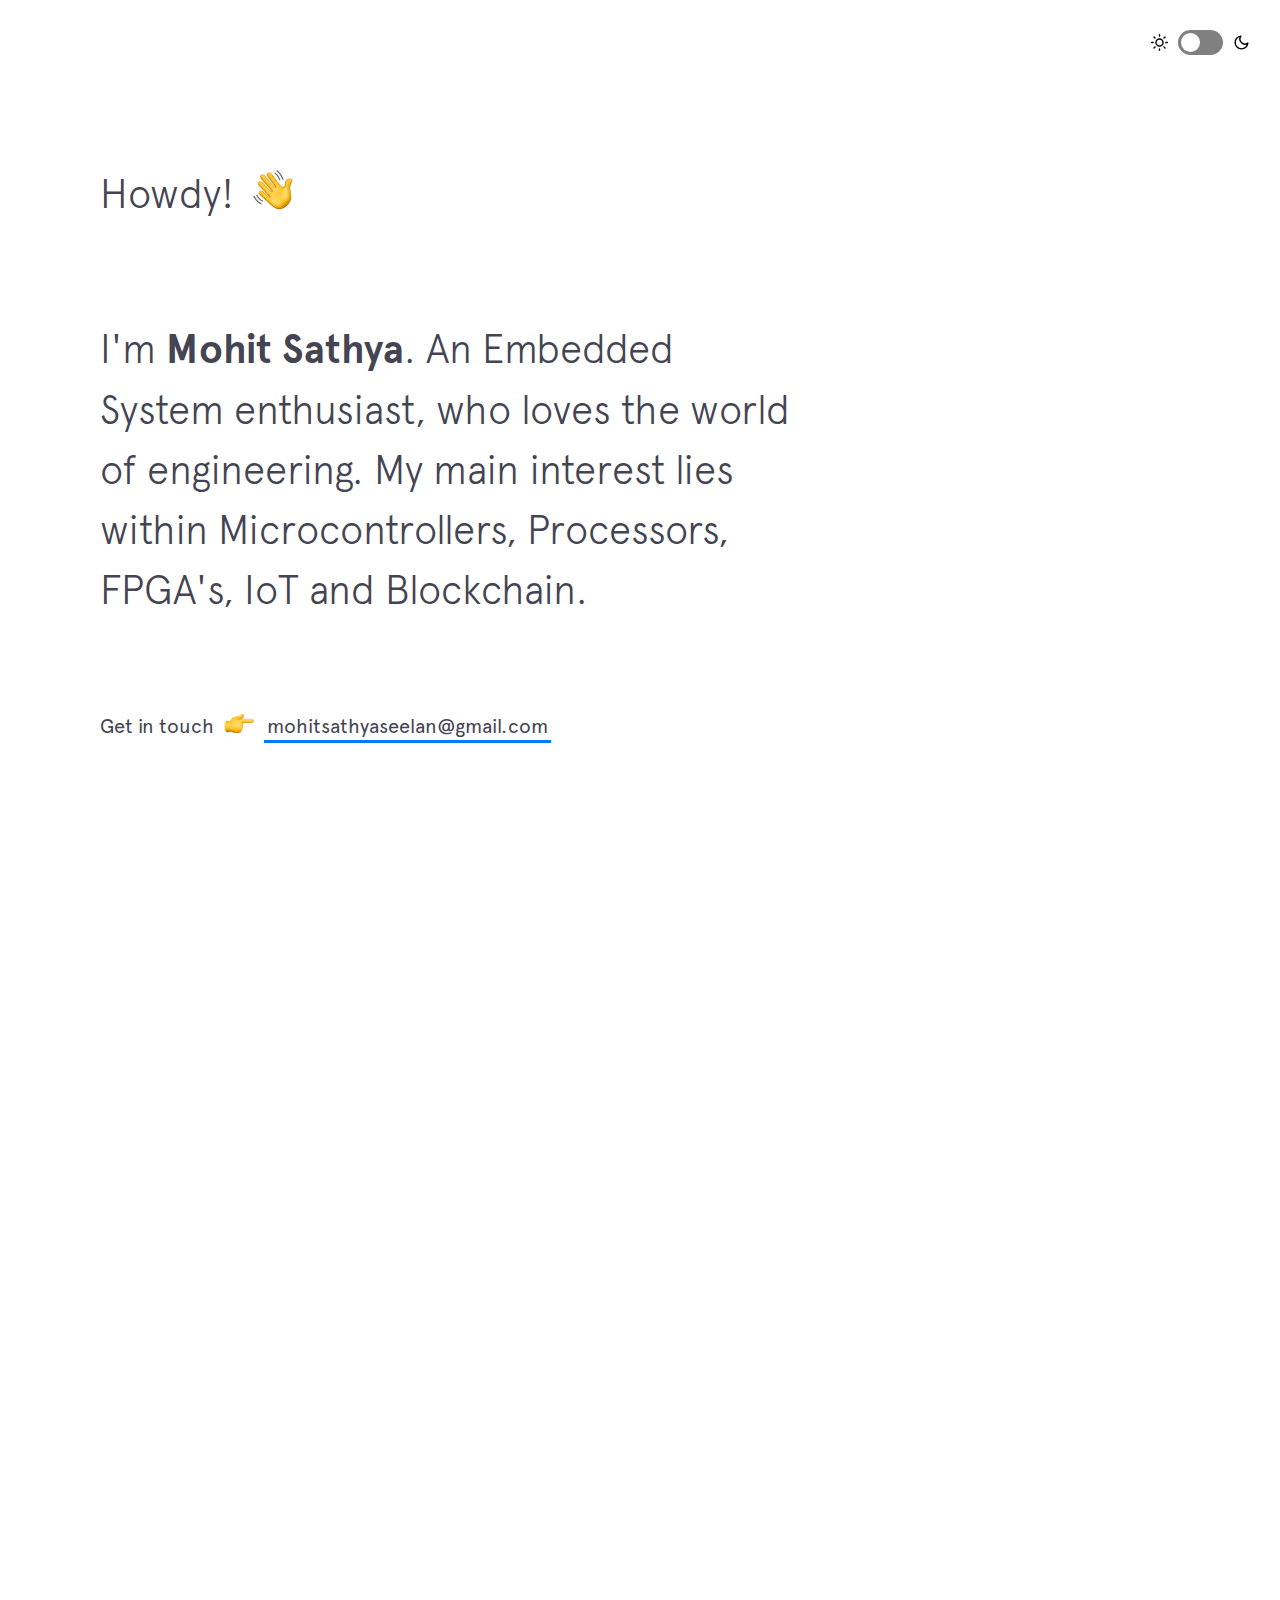
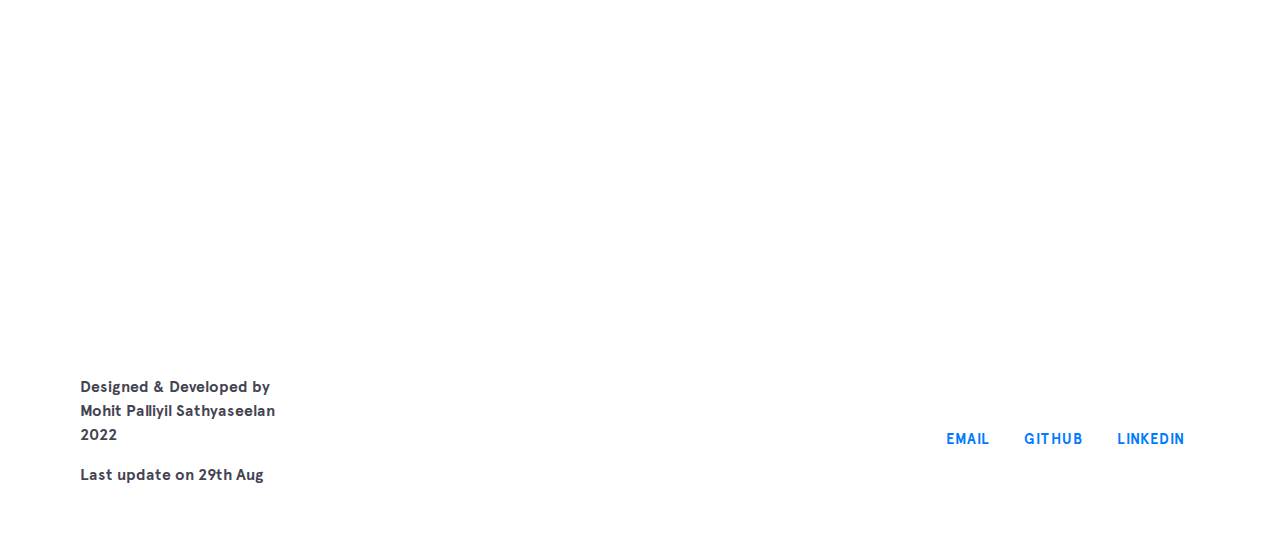
==== commit 5afeaad7: "changes made to bio" ====
--- a/index.html
+++ b/index.html
@@ -36,8 +36,8 @@
         <section class="section background">
             <div class="section__title">Background</div>
             <div class="section__content">
-                <p> I'm currently Pursuing my masters at <a class="underline-link" href="https://www.ece.ufl.edu/"
-                        target="_blank">University of Florida</a>. I'll be graduating by <strong>Fall 2022 </strong>wohooo!! with a master's degree in electrical and computer engineering. 
+                <p> I graduated on Dec 2022 from <a class="underline-link" href="https://www.ece.ufl.edu/"
+                        target="_blank">University of Florida</a> with a master's degree in electrical and computer engineering focused on embedded systems. 
                      I've Interned at
                     <a class="underline-link" href="https://www.ford.com/" target="_blank">Ford Motor Company </a> for 3 months,  
                     <a class="underline-link" href="https://wipropari.com/" target="_blank">Wipro Automation</a> for 6 months and <a
@@ -47,6 +47,7 @@
                 smart room. </p>
                 <p> <strong>When I'm not playing with a microcontroller</strong>, I'm either playing 
                     playing dota or binge watching Office. </p><p>"You dont have to be great to start something, you have to start to be great"</p>
+                    <p> I'm currently working at Microchip HQ as a Corporate Application Engineer.</p>
                 
             </div>
         </section>
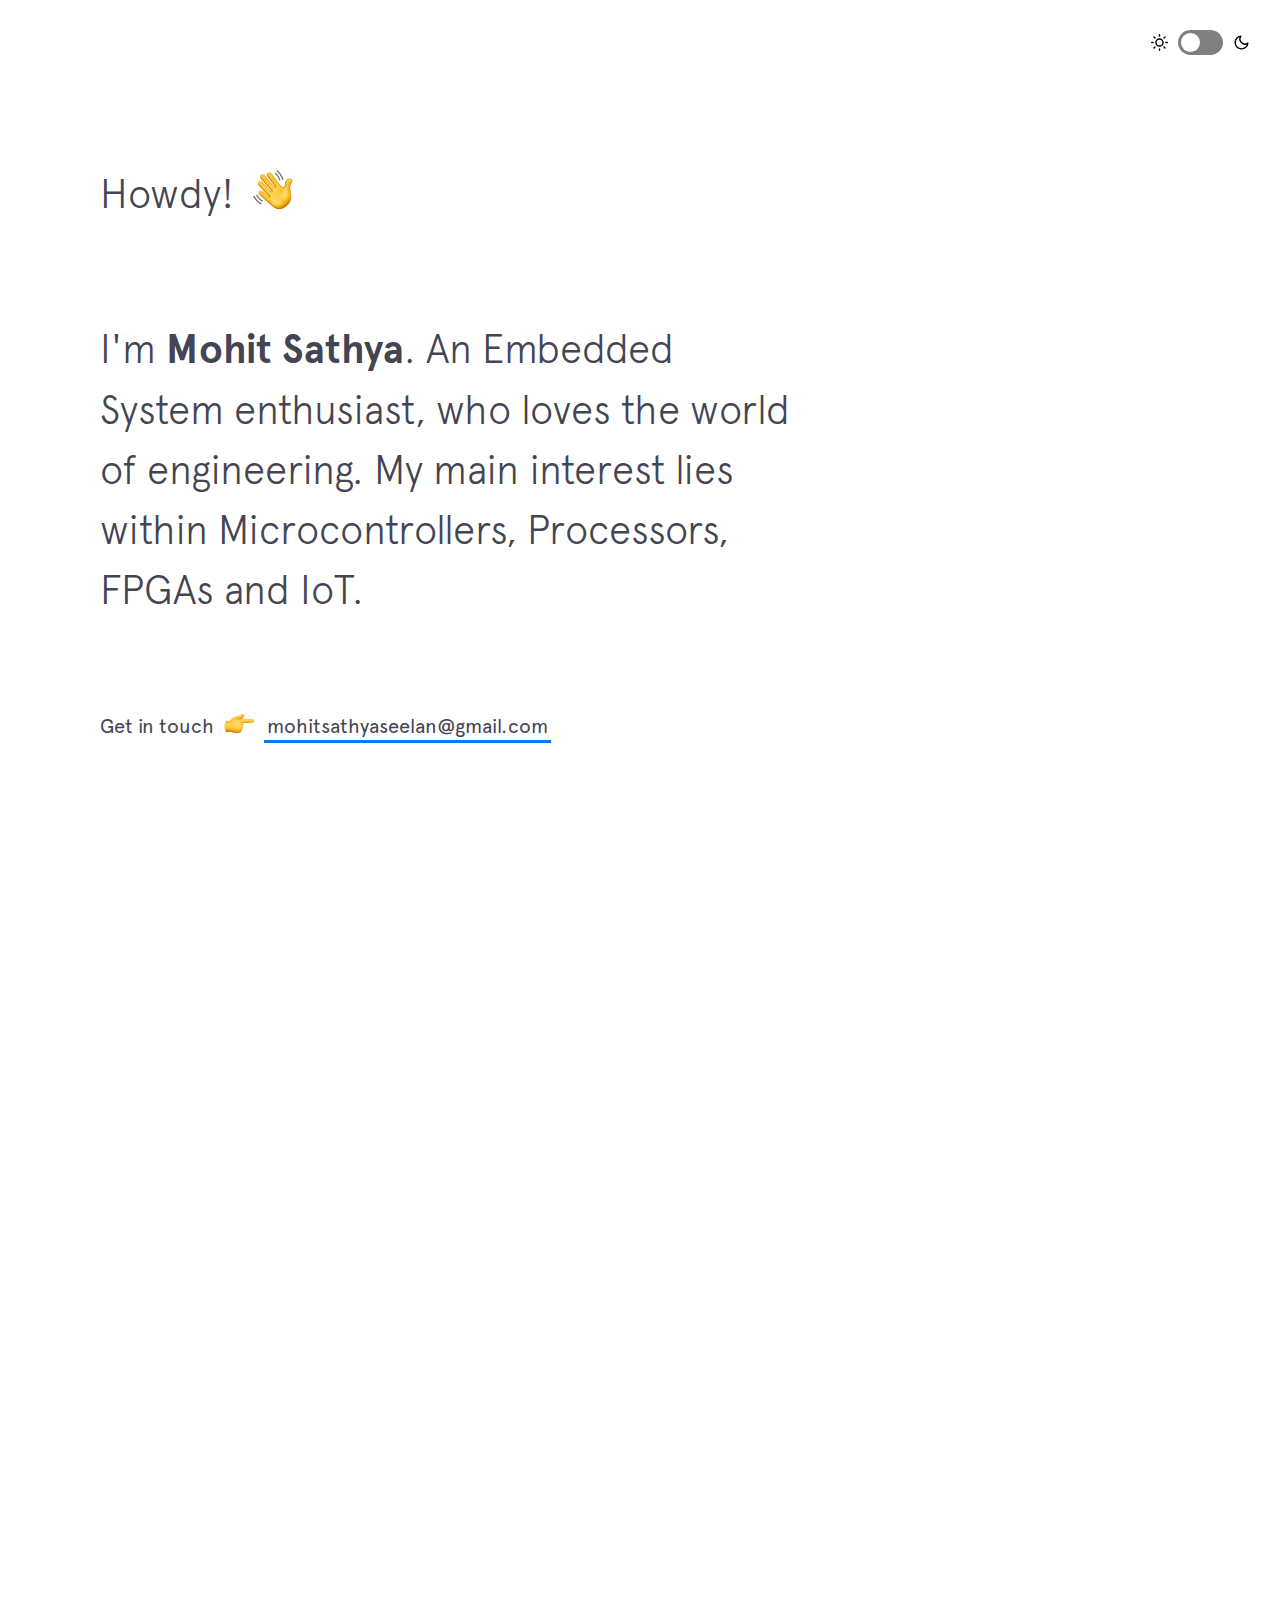
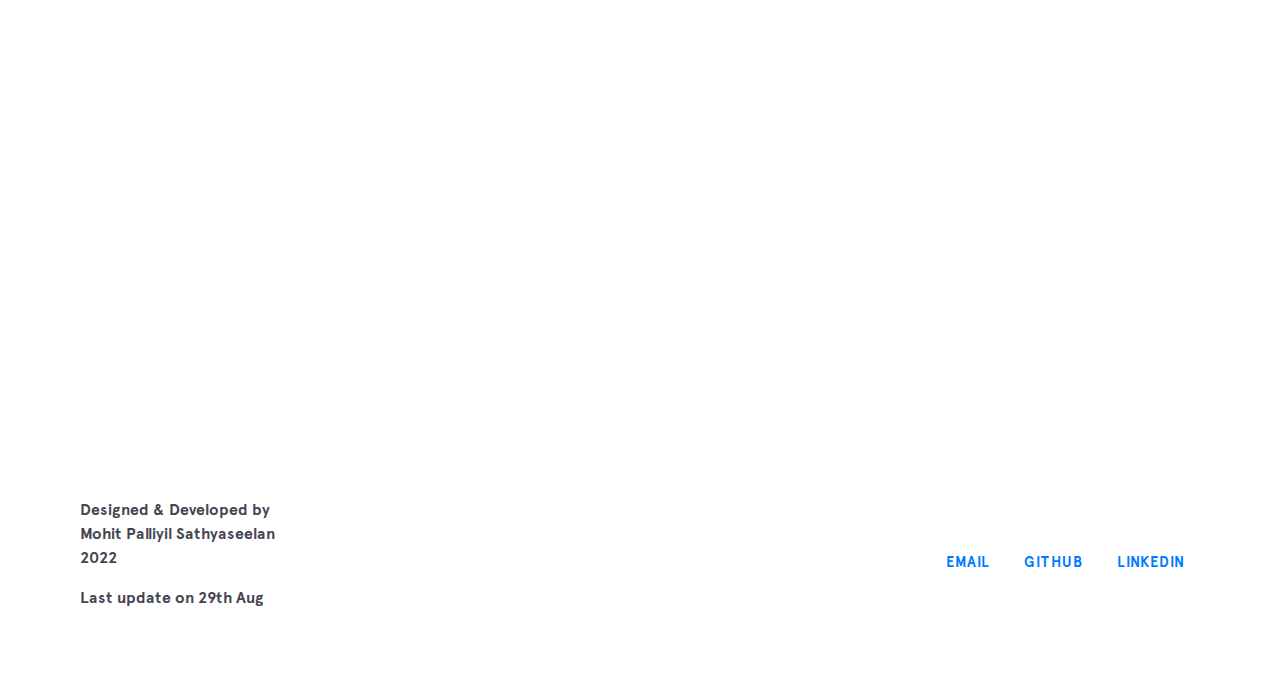
==== commit deaad710: ""bio changed"" ====
--- a/index.html
+++ b/index.html
@@ -27,7 +27,7 @@
         <header class="intro">
             <h1 class="intro__hello">Howdy! <span class="emoji wave-hand animated"></span> </h1>
             <h2 class="intro__tagline">I'm <span class="name">Mohit Sathya</span>. An Embedded System enthusiast, who 
-                loves the world of engineering. My main interest lies within Microcontrollers, Processors, FPGA's, IoT and Blockchain. 
+                loves the world of engineering. My main interest lies within Microcontrollers, Processors, FPGAs and IoT. 
             </h2>
             <h3 class="intro__contact"> <span>Get in touch </span> <span class="emoji pointer"></span> <span> <a
                         href="mailto:mohitsathyaseelan@gmail.com" target="_blank"
@@ -42,15 +42,18 @@
                     <a class="underline-link" href="https://www.ford.com/" target="_blank">Ford Motor Company </a> for 3 months,  
                     <a class="underline-link" href="https://wipropari.com/" target="_blank">Wipro Automation</a> for 6 months and <a
                         class="underline-link" href="https://www.mindteck.com/" target="_blank">Mindteck</a> for 2 months.
+                <p> I'm currently working at <a class="underline-link" href="https://www.microchip.com/" target="_blank">Microchip Technology</a> HQ as a <b>Corporate Application Engineer</b>.</p>
                 <p> As an Engineer, I enjoy building fascinating engineering projects. My goal is to build real time embedded projects
                     which can aid, make one's life easier. I also love everything about IoT, PS I'm currently turning my room into a 
                 smart room. </p>
                 <p> <strong>When I'm not playing with a microcontroller</strong>, I'm either playing 
-                    playing dota or binge watching Office. </p><p>"You dont have to be great to start something, you have to start to be great"</p>
-                    <p> I'm currently working at Microchip HQ as a Corporate Application Engineer.</p>
-                
+                    playing dota or binge watching Office. </p>
+                    <p><h1>"You dont have to be great to start something, you have to start to be great"</h1></p>  
+  
+              
             </div>
         </section>
+        
         <section class="section skills">
             <div class="section__title">Skills</div>
             <div class="section__content">
@@ -80,6 +83,8 @@
                     <div class="skillz__category">
                         <div class="skillz__category__label">Hardware</div>
                         <ul>
+                            <li class="skillz__category__item">PIC controllers</li>
+                            <li class="skillz__category__item">AVR boards</li>
                             <li class="skillz__category__item">ZedBoard (Virtex7 FPGA)</li>
                             <li class="skillz__category__item">OMRON PLC - CJ2M-CPU33</li>
                             <li class="skillz__category__item">Nadesco AC controller</li>
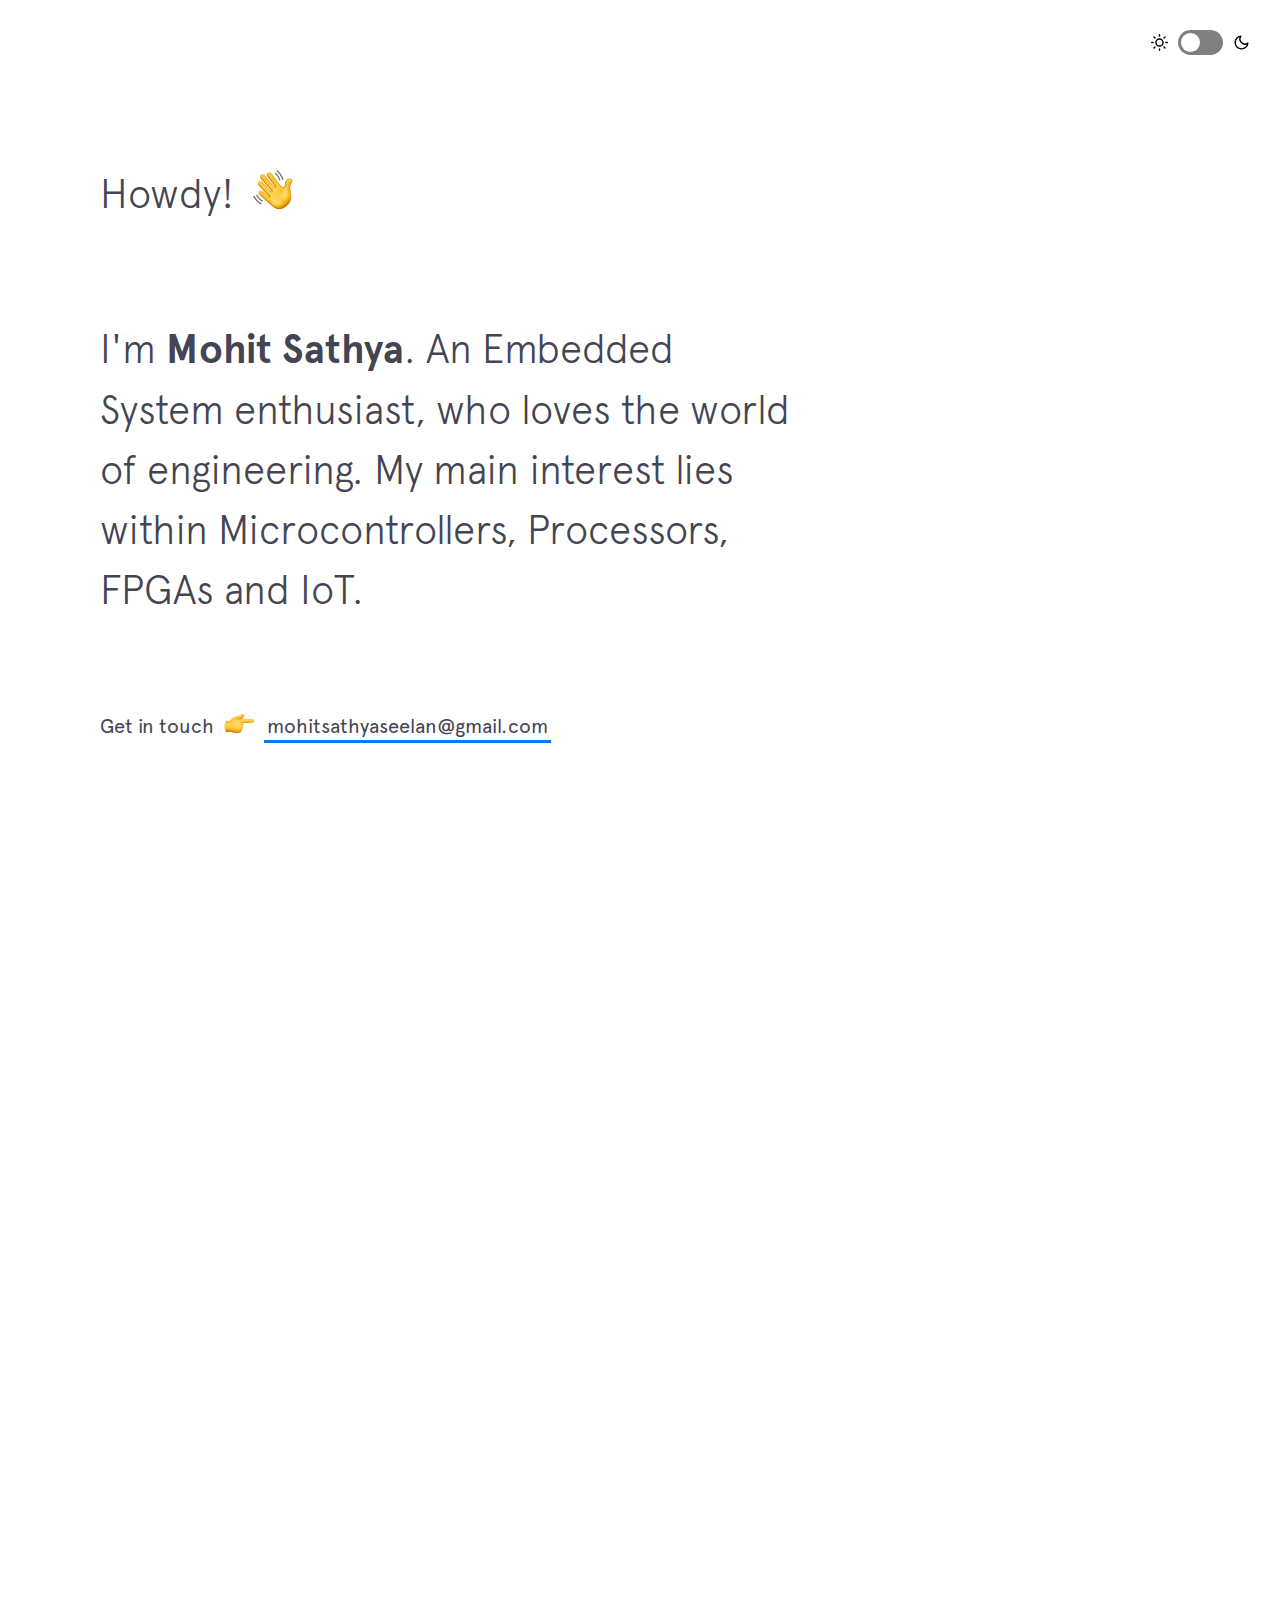
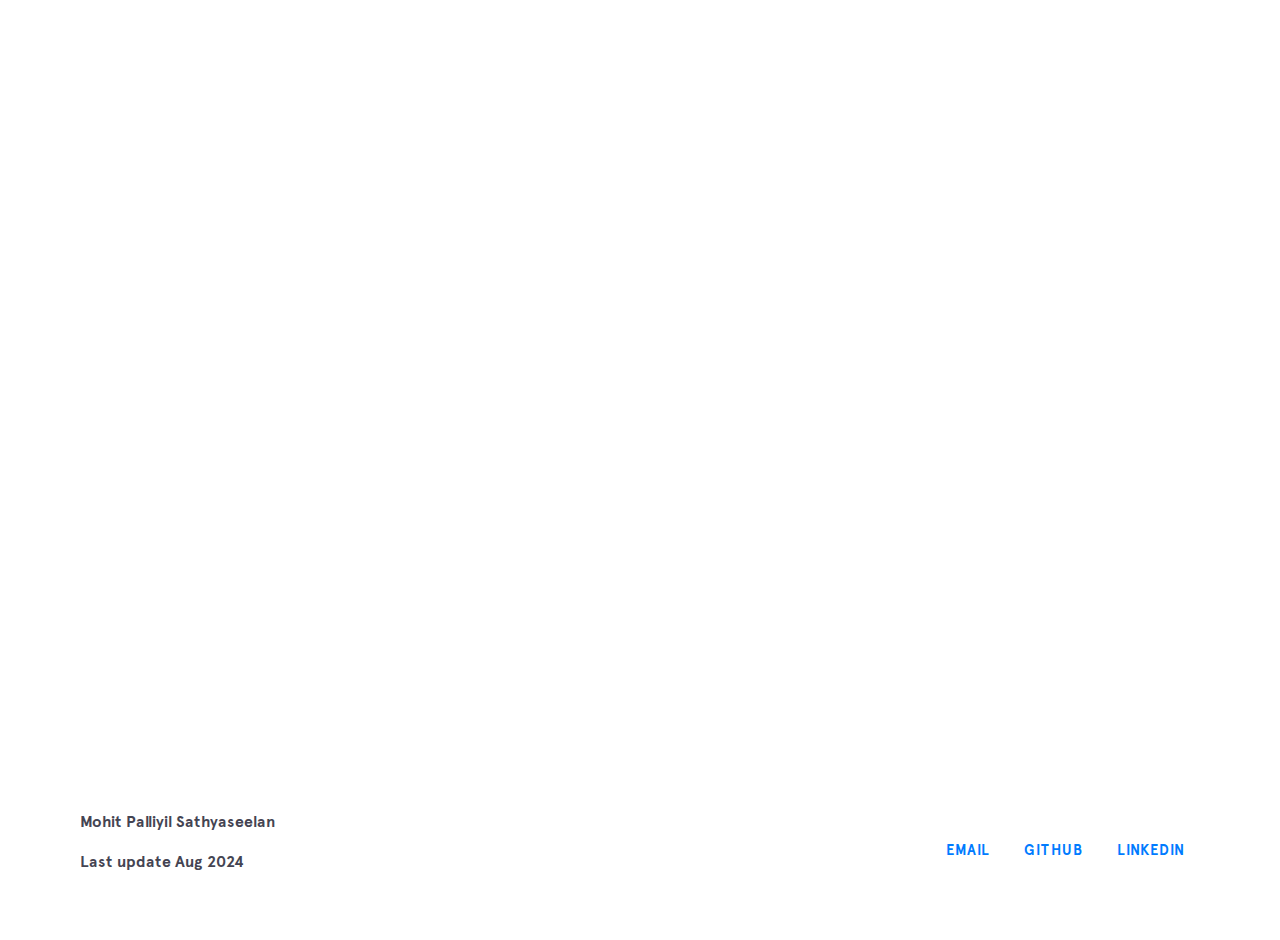
==== commit ddce0a98: "new layout" ====
--- a/index.html
+++ b/index.html
@@ -55,61 +55,14 @@
         </section>
         
         <section class="section skills">
-            <div class="section__title">Skills</div>
-            <div class="section__content">
-                
-                <div class="skillz">
-                    <div class="skillz__category">
-                        <div class="skillz__category__label">Languages</div>
-                        <ul>
-                            <li class="skillz__category__item">C++</li>
-                            <li class="skillz__category__item">Python</li>
-                            <li class="skillz__category__item">Matlab</li>
-                            <li class="skillz__category__item">VHDL</li>
-                            <li class="skillz__category__item">Embedded C</li>
-                        </ul>
-                    </div>
-                    <div class="skillz__category">
-                        <div class="skillz__category__label">Software</div>
-                        <ul>
-                            <li class="skillz__category__item">NI LabView</li>
-                            <li class="skillz__category__item">Proteus</li>
-                            <li class="skillz__category__item">Vivado</li>
-                            <li class="skillz__category__item">Xilinx ISE ModelSim</li>                            
-                            <li class="skillz__category__item">Multisim</li>
-                            <li class="skillz__category__item">GitHub</li>
-                        </ul>
-                    </div>
-                    <div class="skillz__category">
-                        <div class="skillz__category__label">Hardware</div>
-                        <ul>
-                            <li class="skillz__category__item">PIC controllers</li>
-                            <li class="skillz__category__item">AVR boards</li>
-                            <li class="skillz__category__item">ZedBoard (Virtex7 FPGA)</li>
-                            <li class="skillz__category__item">OMRON PLC - CJ2M-CPU33</li>
-                            <li class="skillz__category__item">Nadesco AC controller</li>
-                            <li class="skillz__category__item">Fanuc
-                                controller - R-30iB</li>
-                            <li class="skillz__category__item">Raspberry Pi</li>
-                            <li class="skillz__category__item">Aurduino</li>
-                            <li class="skillz__category__item">Esp</li>
-                        </ul>
-                    </div>
-
-                    <div class="skillz__category">
-                        <div class="skillz__category__label">Additional skills</div>
-                        <ul>
-                            <li class="skillz__category__item">Machine Learning </li>
-                            <li class="skillz__category__item">Industrial communication<br>(UART, I2C, TCP, UDP)</li>
-                            <li class="skillz__category__item">Linux</li>
-                            <li class="skillz__category__item">Microsoft Suite</li>
-                            <li class="skillz__category__item">Adobe Suite</li>
-                            <li class="skillz__category__item">SQL DBMS</li>
-                        </ul>
-                    </div>
-                </div>
+            <div class="section__option"><a href="skills.html">Skills</a> | <a href="experience.html">Experience</a> | <a href="Resume_Mohit_Sathyaseelan.pdf">Resume</a> | <a href="proejcts.html">Projects</a>
             </div>
         </section>
+
+
+
+
+
         <section class="section experience">
             <div class="section__title">Research Paper</div>
             <div class="section__content">
@@ -117,7 +70,7 @@
                     <div class="job">
                         <div class="time-place">
                             <div class="job__company"> <a href="https://ieeexplore.ieee.org/document/9358718" target="_blank" class="arrow-link">
-                                IoT based COVID De-Escalation Sys</a> 
+                                COVID De-Escalation System</a> 
                             </div>
                         </div>
                                 <div class="job__position">
@@ -134,274 +87,12 @@
                 </div>
             </div>                         
         </section>
-        <section class="section experience">
-            <div class="section__title">Experience</div>
-            <div class="section__content">
-                <div class="jobs">
-                    <div class="job">
-                        <div class="time-place">
-                            <div class="job__company"> <a href="https://corporate.ford.com/"
-                                    target="_blank">Ford Motor Company </a> </div>
-                            <div class="job__time">May -  Aug 2022</div>
-                        </div>
-                        <div class="job__position">RA&E Intern</div>
-                    </div>
-                        <p></p><strong>Vissible Light Position using Optical Camera Communication</strong>
-                        <div>
-                            As we know GPS has limitation of providing accurate positioning for indoor architecture. Due to this limitation, Researchers have been trying to
-                            find alternative methods for localisation. Currently Researchers have focused on using Radio waves, Bluetooth signals, Etc for localization, but
-                            They are prone to multi-path propagation.
-                            Prof. Herald Haas recently started using Light to transmit data, which is known as LiFi and this is an application of Vissible Light Communication.
-                            Like VLC, VLP is similar, the research work at ford was based on VLP using IR light. I studied and built a prototype for this application and submitted
-                            the final limitation of the system.
-                            I also provided an alternation low cost solution using April tags for the project. The system principle remains same in reference of OCC but system
-                            hardware is cheaper here. I submitted my proof of work and a working demo of the system which provides a maximum of 6cm error. The system uses
-                            garage dimension as parameters and does not require an ML model for localization, which increases portability.
-                        </div><p></p>
-                    <div>
-                    <div>
 
 
-                    <div class="job">
-                        <div class="time-place">
-                            <div class="job__company"> <a href="https://wipropari.com//"
-                                    target="_blank">Wipro - Automation</a> </div>
-                            <div class="job__time">Jan - June 2021</div>
-                        </div>
-                        <div class="job__position">Intern Engineer</div>
-                        
-                            <p></p><strong>Medsmart</strong>
-                                <div>
-                                    Re-engineered a Medical Unit.
-                                    MedSmart is a covid application that was built by Wipro amid covid-19. 
-                                    The Device had an AI service by a third-party company. My goal in this project was 
-                                    to provide the same features without using the service. In short, re-develop the whole project. 
-                                    The IoT application uses the MQTT protocol to communicate with ESP, RPI, and the Router. 
-                                    Uses a SQL database; where the data is stored in the IoT device for its privacy concern.   
-                                </div>
-                            
-
-                            <p></p><strong>Spot Welding IoT Device Dev</strong>
-                                <div>
-                                    This has to be one of the most challenging and fun projects, I've ever worked on.
-                                    The objective of this project was to implement an IoT feature for Spot Welding Device.
-                                    Using raspberry pi, I developed a communication layer between PLC CJ2M-CPU33, Fanuc controller - R-30 ib, and AC controller.
-                                </div>
-
-                                <div>
-                                    Rpi - CJ2M (FINS/UDP)
-                                </div>
-
-                                <div>                            
-                                    Rpi - R30iB (Ethernet/IP Pylogix2-CIP encapsulation) (cpppo)
-                                </div>                           
-                                    Credits to perry@dominionrnd.com for this wonderful library
-                                  
-                            
-                        
-
-                            <p></p><strong>SIXT pilot</strong>
-                                <div>
-                                    Initial planning of UGV robot. The project involved multiple RC motors, servo motors,
-                                    stereo camera, LIDAR and Nvidia Jetson, and Nano development Kit.
-                                </div>
-                        </div>
-                    </div>
-                    
-                    <div class="job">
-                        <div class="time-place">
-                            <div class="job__company"> <a href="https://www.mindteck.com/"
-                                    target="_blank">Mindteck</a> </div>
-                            <div class="job__time">June -  July 2018</div>
-                        </div>
-                        <div class="job__position">R&D Engineer</div>
-                    </div>
-                        <p></p><strong>Indoor asset tracking using BLE based real time location system</strong>
-                        <div>
-                            Most of the asset tracking systems are non real time. Real time asset tracking system 
-                            becomes necessary when an asset is of high value and critical to be located in time.
-                            Examples of such high value assets could be manufacturing parts lying in various locations on shop floor,  
-                            critical medical equipments lying in various locations in hospitals etc.
-                            This system would enable users to locate critical assets in real time with an accuracy of about 3 feet 
-                            without having to spend time searching for the same.
-                            The BLE based real time location system consists of BLE receivers, BLE asset tags , a location engine server
-                            and UI server. The BLE beacon receivers are placed at known locations. BLE tag which is connected to the asset 
-                            emits wireless BLE beacons periodically. The BLE receivers within range receive the BLE beacons and relay 
-                            the BLE beacon message and its RF signal strength
-                            to the location engine server. The location engine server determines the absolute location of the asset using 
-                            trilateration. The UI server uses this information to provide a visual representation
-                            of the asset location on a UI client which shows the asset location as a pin superimposed on an indoor static map
-                        </div><p></p>
-                    <div>
-                    <div>
-                    <div class="job">
-                        <div class="time-place">
-                            <div class="job__company"> <a href="https://toonz.co/" target="_blank">Toonz</a> </div>
-                            <div class="job__time">April - June 2019</div>
-                        </div>
-                        <div class="job__position">Animation Intern</div>
-                    </div>
-                </div> <a href=".\Resume_Mohit_Sathyaseelan.pdf" target="_blank" class="arrow-link">View My
-                    Resume</a>
-            </div>
-        </div>
-
-        </section>
-        <section class="section other-projects">
-            <div class="section__title">Ongoing Courses</div>
-                <div class="section__content">
-                <div class="project">
-                    <div class="project__name"> <a href="https://github.com/Metabix/blockchain" target="_blank"
-                            class="arrow-link">Blockchain and Bitcoin Mining</a> </div>
-                    <p>With Blockchain technology poised to	be bigger than the Internet, this course will cover	fundamental	concepts and topics	
-                        including, but not limited	to,	Blockchain	security, smart	contracts, non-fungible	tokens (NFTs), Bitcoin mining,	
-                        consensus protocols, etc. as it pertains to Internet of Things (IoT) edge device architectures. Students will gain
-                        fundamental	knowledge of edge device design	constraints, and may attend	a virtual conference in	embedded system	
-                        design (ESWEEK). Due to	the	rapidly	advancing Blockchain field,	this course	is taught seminar style, with an	
-                        emphasis on	student-delivered presentations	and an	open discussion	forum. By the end of the course, the students	
-                        will write a short research	paper on their topic of	choice. Special	guests	will be	invited	to discuss their research	
-                        contributions.	</p>
-
-                <div class="project">
-                    <div class="project__name"> <a href="https://github.com/Metabix/Computer-Architecture" target="_blank"
-                            class="arrow-link">Computer Architecture</a> </div>
-                    </p>Upon completion of the course, students should have a good understanding of the following core components of
-                        computing architecture and computer architecture design:</p>
-                    </p>• Technology impacts on computer architectures</p>
-                    </p>• Various aspects of modern computer architecture design - memory hierarchy, instruction set design,
-                        pipelining, out-of-order execution, speculation, etc.</p>
-                    </p>• Various parallelisms and their exploitations, e.g., instruction-level, data-level, and thread-level parallelism</p>
-                    </p>• Quantitative evaluation of design tradeoffs in terms of different application and architectural parameters</p>
-                    <div class="project__used"> <span class="project__used__item">C</span> <span
-                            class="project__used__item">C++</span> </div>
-                </div>
-        </section>
-        <section class="section other-projects">
-            <div class="section__title">Completed Courses</div>
-            <div class="section__content">
-                <div class="project">
-                    <div class="project__name"> <a href="https://github.com/Metabix/FML_Final-project" target="_blank"
-                            class="arrow-link">Fundamental of ML</a> </div>
-                    <p>Understand and utilize the concepts of machine learning for data science and electrical engineering. Focus on tools for
-                        multivariate data analysis and how to handle uncertain data with probability models. </p>
-                    <div class="project__used"> <span class="project__used__item">C</span> <span
-                            class="project__used__item">Python</span> </div>
-                </div>
-                <div class="project">
-                    <div class="project__name"><strong>Reconfigurable Computing </strong></div>
-                    <p>Students will gain fundamental knowledge and understanding of principles and practice in reconfigurable
-                        architecture and computing through class lectures and discussions, reading assignments, homework and lab
-                        experiments, and a major research project.</p>
-                    <div class="project__used"> <span class="project__used__item">C</span> <span
-                            class="project__used__item">VHDL</span></div>
-                </div>
-                <div class="project">
-                    <div class="project__name"><strong>Image processing and Open CV </strong>  </div>
-                    <p>This	course	introduces	fundamental concepts	and	techniques	for	image	processing	and	
-                        computer	vision. We	will	address	1)	how	to	efficiently	represent	and	process	image/video	
-                        signals,	and	2)	how	to	deliver	image/video	signals	over	networks. Topics	to	be	covered	
-                        include:	image	acquisition	and	display	using	digital	devices,	properties	of	human	visual	
-                        perception,	sampling	and	quantization,	image	enhancement,	image	restoration,	twodimensional	Fourier	transforms,	linear	and	nonlinear	filtering,	morphological	operations,	
-                        noise	removal,	image	deblurring,	edge	detection,	image	registration	and	geometric	
-                        transformation,	image/video	compression,	video	communication	standards,	video	
-                        transport	over	the	Internet	and	wireless	networks,	object	recognition	and	image	
-                        understanding.</p>
-                    <div class="project__used"> <span class="project__used__item">Python</span> <span
-                            class="project__used__item">C</span> </div>
-                    </div>
-                    <div class="project">
-                        <div class="project__name"> <a href="https://github.com/Metabix/ASP_22_Spring" target="_blank"
-                                class="arrow-link">Advanced System Programming</a> </div>
-                        <p>Develop a deep understanding of operating
-                            system concepts and systems programming fundamentals and gain hands-on
-                            experience in systems programming by using Pthreads as well as implementing
-                            Linux device drivers and testing/verifying systems code for deadlock and racefreedom.</p>
-                        <div class="project__used"> <span class="project__used__item">C</span> <span
-                                class="project__used__item">C++</span> </div>
-                    </div>
-                    <div class="project">
-                        <div class="project__name"> <a href="https://github.com/Metabix/PCA_22_Spring" target="_blank"
-                                class="arrow-link">Parallel Computer Architecture</a> </div>
-                        <p>Advanced architecture emphasizing design and quantitative analysis of parallel architecture and systems, including
-                            theory, hardware technologies, parallel and scalable architectures, and software constructs.
-                        <div class="project__used"> <span class="project__used__item">C</span> <span
-                                class="project__used__item">C++</span> <span
-                                class="project__used__item">Python</span>
-                        </div>
-                    </div>
-                    <div class="project">
-                        <div class="project__name"> <a href="https://github.com/Metabix/IoT-P-S_22_Spring" target="_blank"
-                                class="arrow-link">IoT Privacy and Security</a> </div>
-                        <p>This course should be a very gentle introduction to IoT security, mostly at the device level, through a series of 
-                            hands-on labs. We will be providing a PCB with an ESP32 and a few simple peripherals which we use in said labs. 
-                            We will be exploring issues related to the malicious access of physical ports (UART/JTAG), recovery and editing of 
-                            firmware, and some network level security such as Man-in-the-Middle attacks using mitmproxy, as well as 
-                            standard methods to mitigate these threats.</p>
-                        <div class="project__used"> <span class="project__used__item">Python</span> <span
-                                class="project__used__item">C</span> </div>
-                    </div>
-        </section>
-
-        <section class="section other-projects">
-            <div class="section__title">Projects</div>
-            <div class="section__content">
-                <div class="project">
-                    <div class="project__name"> <a href="https://github.com/Metabix/PCA_22_Spring/tree/main/Final_Project" target="_blank"
-                            class="arrow-link">Evaluation of NASA ASP Benchmark on HPC</a> </div>
-                    <p>Used parallel computing programming interfaces such as MPI, OpenMP, CUDA; Profilled using gprof, score-p and
-                        nvprof profiling tools. Compared in depth performance of HiPergator HPC to the benchmarked HPC systems.</p>
-                </div>
-                <div class="project">
-                    <div class="project__name"> <a href="https://github.com/Metabix/RC_FALL21" target="_blank"
-                            class="arrow-link">1-D Time-Domain Convolution using FPGA</a> </div>
-                    <p>Implemented a custom accelerator circuit on FPGA to obtain 1-D convolution. Optimized circuit to a 14x speed with
-                        parallelism with respect to software implementation of the proposed convolution
-                        Hardware : ZedBoard (Virtex7 FPGA)</p>
-                </div>
-                <div class="project">
-                    <div class="project__name"> <a href="https://github.com/Metabix/FML_Final-project" target="_blank"
-                        class="arrow-link">Handwritten Symbol Classification using CNNk</a></div>
-                    <p>Designed a Convolutional Neural Network for a custom handwritten data set.
-                    Evaluated other methods of classification. Improved model, to provide 94% accuracy..</p>
-                </div>
-                <div class="project">
-                    <div class="project__name"> <a href="https://github.com/Metabix/IMCV_FALL21" target="_blank"
-                        class="arrow-link">Recognition of Vehicle Plates using Tesseract</a></div>
-                    <p>Designed a model to accurately predict any vehicle's plate number using Tesseract Engine.
-                        Implemented various Image processing techniques to improve the accuracy.</p>
-                    </div>
-                <div class="project">
-                        <div class="project__name"> <a href="https://github.com/Metabix/IoT-P-S_22_Spring/tree/main/IoT_Proj" target="_blank"
-                            class="arrow-link">AgrIoT</a></div>
-                        <p>IoT system which obtains temperature and humidity data. The data is secured using AWS and is shared across the IoT
-                            system using AES encryption. Devices used MQTT protocol to transfer messages to one another..
-                            Hardware : Raspberry Pi, ESP32, ESP 8266</p>
-                </div>
-                    <div class="project">
-                        <div class="project__name"><strong>Ornithopter</strong>  </div>
-                        <p>A mechanical aircraft, which obeys the flapping mechanism of birds. Alternative for drones in the UAV field. Hardware
-                            and Software used Arduino MCU, Brushless and servo Motors, ESC, 3D printing for cranks, 900mAh LiPo battery,
-                            camera module</p>
-                    <div class="project">
-                        <div class="project__name"><strong>Smart Weather station</strong>  </div>
-                        <p>Used Raspberry Pi and other elemental sensors to provide a home-based weather system. Hardware and Software
-                            used Raspberry Pi,BME280 humidity, pressure and temperature sensor, MCP3008 ADC, anemometer.</p>   
-                        </div>
-                    <div class="project">
-                        <div class="project__name"><strong>Raspberry Pi based project on BLE</strong>  </div>
-                        <p>Raspberry Pi based project; which checks BLE tags to confirm attendance of class, office and etc.</p>   
-                        </div>
-                    <div class="project">
-                        <div class="project__name"><strong>VR SKATEBOARD (Shortlisted in top 20 in Engineering Clinics)</strong>  </div>
-                        <p>AR Project- skateboard experience for the disabled. Hardware and Software used Arduino UNO, MPU-6050
-                            Accelerometer/Gyroscope, VR- Headset</p>    
-                        </div>
-        </section>
 
         <footer class="footer">
             <div class="footer__copyright">
-                <div class="top"> <span>Designed &amp; Developed by</span> </div>
-                <div class="bottom"> <span>Mohit Palliyil Sathyaseelan 2022</span> <p>Last update on 29th Aug</p></div>
+                <div class="bottom"> <span>Mohit Palliyil Sathyaseelan</span> <p>Last update Aug 2024</p></div>
 
             </div>
             <div class="footer__links"> <a href="mailto:mohitsathyaseelan@gmail.com" target="_blank" title="email"> <span
--- a/css/css-main.css
+++ b/css/css-main.css
@@ -1 +1,5 @@
-@font-face{font-family:Apercu;src:url(../fonts/apercu-Apercu-Light.eot);src:url(../fonts/apercu-Apercu-Light.eot?#iefix) format("embedded-opentype"),url(../fonts/apercu-Apercu-Light.woff2) format("woff2"),url(../fonts/apercu-Apercu-Light.woff) format("woff"),url(../fonts/apercu-Apercu-Light.ttf) format("truetype"),url(../fonts/apercu/Apercu-Light.svg#Apercu-Light) format("svg");font-weight:300;font-style:normal}@font-face{font-family:Apercu;src:url(../fonts/apercu-Apercu-LightItalic.eot);src:url(../fonts/apercu-Apercu-LightItalic.eot?#iefix) format("embedded-opentype"),url(../fonts/apercu-Apercu-LightItalic.woff2) format("woff2"),url(../fonts/apercu-Apercu-LightItalic.woff) format("woff"),url(../fonts/apercu-Apercu-LightItalic.ttf) format("truetype"),url(../fonts/apercu/Apercu-LightItalic.svg#Apercu-LightItalic) format("svg");font-weight:300;font-style:italic}@font-face{font-family:Apercu;src:url(../fonts/apercu-Apercu-Regular.eot);src:url(../fonts/apercu-Apercu-Regular.eot?#iefix) format("embedded-opentype"),url(../fonts/apercu-Apercu-Regular.woff2) format("woff2"),url(../fonts/apercu-Apercu-Regular.woff) format("woff"),url(../fonts/apercu-Apercu-Regular.ttf) format("truetype"),url(../fonts/apercu/Apercu-Regular.svg#Apercu-Regular) format("svg");font-weight:400;font-style:normal}@font-face{font-family:Apercu;src:url(../fonts/apercu-Apercu-Italic.eot);src:url(../fonts/apercu-Apercu-Italic.eot?#iefix) format("embedded-opentype"),url(../fonts/apercu-Apercu-Italic.woff2) format("woff2"),url(../fonts/apercu-Apercu-Italic.woff) format("woff"),url(../fonts/apercu-Apercu-Italic.ttf) format("truetype"),url(../fonts/apercu/Apercu-Italic.svg#Apercu-Italic) format("svg");font-weight:400;font-style:italic}@font-face{font-family:Apercu;src:url(../fonts/apercu-Apercu-Medium.eot);src:url(../fonts/apercu-Apercu-Medium.eot?#iefix) format("embedded-opentype"),url(../fonts/apercu-Apercu-Medium.woff2) format("woff2"),url(../fonts/apercu-Apercu-Medium.woff) format("woff"),url(../fonts/apercu-Apercu-Medium.ttf) format("truetype"),url(../fonts/apercu/Apercu-Medium.svg#Apercu-Medium) format("svg");font-weight:500;font-style:normal}@font-face{font-family:Apercu;src:url(../fonts/apercu-Apercu-MediumItalic.eot);src:url(../fonts/apercu-Apercu-MediumItalic.eot?#iefix) format("embedded-opentype"),url(../fonts/apercu-Apercu-MediumItalic.woff2) format("woff2"),url(../fonts/apercu-Apercu-MediumItalic.woff) format("woff"),url(../fonts/apercu-Apercu-MediumItalic.ttf) format("truetype"),url(../fonts/apercu/Apercu-MediumItalic.svg#Apercu-MediumItalic) format("svg");font-weight:500;font-style:italic}@font-face{font-family:Apercu;src:url(../fonts/apercu-Apercu-Bold.eot);src:url(../fonts/apercu-Apercu-Bold.eot?#iefix) format("embedded-opentype"),url(../fonts/apercu-Apercu-Bold.woff2) format("woff2"),url(../fonts/apercu-Apercu-Bold.woff) format("woff"),url(../fonts/apercu-Apercu-Bold.ttf) format("truetype"),url(../fonts/apercu/Apercu-Bold.svg#Apercu-Bold) format("svg");font-weight:700;font-style:normal}@font-face{font-family:Apercu;src:url(../fonts/apercu-Apercu-BoldItalic.eot);src:url(../fonts/apercu-Apercu-BoldItalic.eot?#iefix) format("embedded-opentype"),url(../fonts/apercu-Apercu-BoldItalic.woff2) format("woff2"),url(../fonts/apercu-Apercu-BoldItalic.woff) format("woff"),url(../fonts/apercu-Apercu-BoldItalic.ttf) format("truetype"),url(../fonts/apercu/Apercu-BoldItalic.svg#Apercu-BoldItalic) format("svg");font-weight:700;font-style:italic}html{-webkit-box-sizing:border-box;box-sizing:border-box}*,:after,:before{-webkit-box-sizing:inherit;box-sizing:inherit}::-moz-selection{background:#ffdc00}::selection{background:#ffdc00}body,html{margin:0;padding:0;-webkit-font-smoothing:antialiased;-moz-osx-font-smoothing:grayscale;background-color:#fff;color:#444452;font-family:Apercu,"Source Sans Pro",system,system-ui,-apple-system,BlinkMacSystemFont,Roboto,Helvetica,Arial,sans-serif;line-height:1.5;width:100%}body.night,html.night{background-color:#171c28;color:#afafbf}body.night ::-moz-selection,html.night ::-moz-selection{color:#36363c;background:#ffdc00}body.night ::selection,html.night ::selection{color:#36363c;background:#ffdc00}body.night .switch-wrapper .sun,html.night .switch-wrapper .sun{background:url(../fonts/switch-sun-white.svg) no-repeat center;background-size:100%}body.night .switch-wrapper .moon,html.night .switch-wrapper .moon{background:url(../fonts/switch-moon-white.svg) no-repeat center;background-size:100%}body.night .experience .job__time,body.night .footer__copyright,body.night .intro,body.night .skills .skillz__category__label,body.night .status,body.night a,body.night strong,html.night .experience .job__time,html.night .footer__copyright,html.night .intro,html.night .skills .skillz__category__label,html.night .status,html.night a,html.night strong{color:#e7e7e7}body.night .section__content .underline-link:after,html.night .section__content .underline-link:after{background:#e7e7e7}a{-webkit-transition:all .2s ease-in-out;transition:all .2s ease-in-out;text-decoration:none;font-weight:700;color:inherit}ul{list-style:none;padding:0;margin:0}svg{width:100%;height:100%;fill:currentColor}img{max-width:100%;vertical-align:middle}strong{font-weight:700;color:#36363c}.emoji{display:inline-block;vertical-align:text-top;background-size:contain;background-repeat:no-repeat;background-position:center}.section{display:-webkit-box;display:-ms-flexbox;display:flex;-webkit-box-pack:center;-ms-flex-pack:center;justify-content:center;padding:100px 170px}@media screen and (max-width:1280px){.section{padding:100px}}@media screen and (max-width:1024px){.section{padding:50px}}@media screen and (max-width:768px){.section{display:block}}@media screen and (max-width:480px){.section{padding:50px 35px}}.section__title{-ms-flex-negative:0;flex-shrink:0;width:200px;margin-right:70px;color:#007bff;text-transform:uppercase;text-align:right;font-weight:700;letter-spacing:2px}@media screen and (max-width:1024px){.section__title{margin-right:50px}}@media screen and (max-width:850px){.section__title{width:150px}}@media screen and (max-width:768px){.section__title{text-align:left;width:auto}}.section__content{font-weight:300;font-size:1rem;width:100%;max-width:650px}@media screen and (max-width:768px){.section__content{padding-top:30px;padding-left:50px}}@media screen and (max-width:480px){.section__content{padding-left:30px}}.section__content p{margin-top:0;margin-bottom:25px}.section__content .underline-link{position:relative;display:inline-block}.section__content .underline-link:after{position:absolute;top:100%;left:0;width:100%;height:1px;background:#36363c;content:'';opacity:0;-webkit-transition:height .3s,opacity .3s,-webkit-transform .3s;transition:height .3s,opacity .3s,-webkit-transform .3s;transition:height .3s,opacity .3s,transform .3s;transition:height .3s,opacity .3s,transform .3s,-webkit-transform .3s;-webkit-transform:translateY(-5px);transform:translateY(-5px)}.section__content .underline-link:focus:after,.section__content .underline-link:hover:after{height:2px;border-radius:3px;opacity:1;-webkit-transform:translateY(-2px);transform:translateY(-2px)}.arrow-link{-webkit-transition:all .2s ease-in-out;transition:all .2s ease-in-out;font-weight:700;display:inline-block;background-color:transparent;white-space:nowrap}.arrow-link:after{-webkit-transition:all .2s ease-in-out;transition:all .2s ease-in-out;position:relative;bottom:2px;margin-left:15px;content:'';background:url(../images/img-arrow.png) no-repeat center;background-size:100%;width:15px;height:15px;display:inline-block;vertical-align:middle}.arrow-link:hover:after{-webkit-transform:translateX(7px);transform:translateX(7px)}.small{font-family:Inconsolata,monospace;font-size:.85rem;display:inline-block;margin-top:15px}.small:after{display:none}#top-button{-webkit-transition:all .2s ease-in-out;transition:all .2s ease-in-out;background:0 0;border:none;outline:0;width:40px;position:fixed;bottom:25px;right:10px;cursor:pointer;display:none}@media screen and (max-width:1024px){#top-button{bottom:20px;right:7px;width:35px}}@media screen and (max-width:480px){#top-button{bottom:15px;right:3px}}#top-button:focus,#top-button:hover{-webkit-transform:translateY(-10px);transform:translateY(-10px)}#top-button img{width:100%}.waypoint{opacity:0;-webkit-transform:translate3d(0,20px,0);transform:translate3d(0,20px,0);-webkit-transition:opacity .6s cubic-bezier(.694,0,.335,1),-webkit-transform .6s cubic-bezier(.694,0,.335,1);transition:opacity .6s cubic-bezier(.694,0,.335,1),-webkit-transform .6s cubic-bezier(.694,0,.335,1);transition:opacity .6s cubic-bezier(.694,0,.335,1),transform .6s cubic-bezier(.694,0,.335,1);transition:opacity .6s cubic-bezier(.694,0,.335,1),transform .6s cubic-bezier(.694,0,.335,1),-webkit-transform .6s cubic-bezier(.694,0,.335,1)}.in-view{opacity:1;-webkit-transform:translateZ(0);transform:translateZ(0)}.switch-wrapper{display:-webkit-box;display:-ms-flexbox;display:flex;-webkit-box-pack:center;-ms-flex-pack:center;justify-content:center;-webkit-box-align:center;-ms-flex-align:center;align-items:center;position:absolute;top:20px;right:30px}@media screen and (max-width:480px){.switch-wrapper{top:10px;right:20px}}.switch-wrapper .moon,.switch-wrapper .sun{width:17px;height:17px}.switch-wrapper .sun{background:url(../fonts/switch-sun.svg) no-repeat center;background-size:100%}.switch-wrapper .moon{background:url(../fonts/switch-moon.svg) no-repeat center;background-size:100%}.switch-wrapper .toggle-wrapper{margin:10px}.switch-wrapper .toggle-wrapper #switch{height:0;width:0;visibility:hidden;position:absolute}.switch-wrapper .toggle-wrapper #switch:checked+label{background:#bae67e}.switch-wrapper .toggle-wrapper #switch:checked+label:after{left:calc(100% - 3px);-webkit-transform:translateX(-100%);transform:translateX(-100%)}.switch-wrapper .toggle-wrapper label{cursor:pointer;text-indent:-9999px;width:45px;height:25px;background:grey;display:block;border-radius:100px;position:relative}.switch-wrapper .toggle-wrapper label:after{-webkit-transition:all .2s ease-in-out;transition:all .2s ease-in-out;content:'';position:absolute;top:3px;left:3px;width:19px;height:19px;background:#fff;border-radius:100%}.intro{padding:120px 100px;height:100vh;display:-webkit-box;display:-ms-flexbox;display:flex;-webkit-box-orient:vertical;-webkit-box-direction:normal;-ms-flex-direction:column;flex-direction:column;-ms-flex-pack:distribute;justify-content:space-around;max-width:1440px;margin:0 auto}@media screen and (max-width:630px){.intro{padding:120px 70px}}@media screen and (max-width:550px){.intro{padding:120px 50px}}@media screen and (max-width:480px){.intro{padding:70px 50px}}.intro__hello,.intro__tagline{font-size:2.5rem}@media screen and (max-width:1024px){.intro__hello,.intro__tagline{font-size:2.25rem}}@media screen and (max-width:768px){.intro__hello,.intro__tagline{font-size:2rem}}@media screen and (max-width:550px){.intro__hello,.intro__tagline{font-size:1.75rem}}@media screen and (max-width:360px){.intro__hello,.intro__tagline{font-size:1.5rem}}@media screen and (max-width:330px){.intro__hello,.intro__tagline{font-size:1.4rem}}.intro__hello .emoji,.intro__tagline .emoji{width:40px;height:40px}@media screen and (max-width:1024px){.intro__hello .emoji,.intro__tagline .emoji{width:35px;height:35px}}@media screen and (max-width:768px){.intro__hello .emoji,.intro__tagline .emoji{width:30px;height:30px}}@media screen and (max-width:360px){.intro__hello .emoji,.intro__tagline .emoji{width:25px;height:25px}}.intro__hello{font-weight:300}.intro__hello .wave-hand{background-image:url(../images/emojis-wave.png);margin-left:10px;cursor:pointer}.intro__hello .wave-hand.animated{-webkit-animation-duration:1s;animation-duration:1s;-webkit-animation-fill-mode:both;animation-fill-mode:both}.intro__hello .wave-hand.wave{-webkit-animation-name:wave;animation-name:wave}@-webkit-keyframes wave{from{-webkit-transform:none;transform:none}15%{-webkit-transform:translate3d(-20%,0,0) rotate3d(0,0,1,-10deg);transform:translate3d(-20%,0,0) rotate3d(0,0,1,-10deg)}30%{-webkit-transform:translate3d(10%,0,0) rotate3d(0,0,1,7deg);transform:translate3d(10%,0,0) rotate3d(0,0,1,7deg)}45%{-webkit-transform:translate3d(-15%,0,0) rotate3d(0,0,1,-10deg);transform:translate3d(-15%,0,0) rotate3d(0,0,1,-10deg)}60%{-webkit-transform:translate3d(10%,0,0) rotate3d(0,0,1,5deg);transform:translate3d(10%,0,0) rotate3d(0,0,1,5deg)}75%{-webkit-transform:translate3d(-5%,0,0) rotate3d(0,0,1,-2deg);transform:translate3d(-5%,0,0) rotate3d(0,0,1,-2deg)}to{-webkit-transform:none;transform:none}}@keyframes wave{from{-webkit-transform:none;transform:none}15%{-webkit-transform:translate3d(-20%,0,0) rotate3d(0,0,1,-10deg);transform:translate3d(-20%,0,0) rotate3d(0,0,1,-10deg)}30%{-webkit-transform:translate3d(10%,0,0) rotate3d(0,0,1,7deg);transform:translate3d(10%,0,0) rotate3d(0,0,1,7deg)}45%{-webkit-transform:translate3d(-15%,0,0) rotate3d(0,0,1,-10deg);transform:translate3d(-15%,0,0) rotate3d(0,0,1,-10deg)}60%{-webkit-transform:translate3d(10%,0,0) rotate3d(0,0,1,5deg);transform:translate3d(10%,0,0) rotate3d(0,0,1,5deg)}75%{-webkit-transform:translate3d(-5%,0,0) rotate3d(0,0,1,-2deg);transform:translate3d(-5%,0,0) rotate3d(0,0,1,-2deg)}to{-webkit-transform:none;transform:none}}.intro__tagline{font-weight:300;max-width:700px}.intro__tagline .name{font-weight:700}.intro__tagline .technologist{background-image:url(../images/emojis-technologist.png)}.intro__contact{font-size:1.25rem;font-weight:400}@media screen and (max-width:550px){.intro__contact{font-size:1rem}}.intro__contact .emoji.pointer{background-image:url(../images/emojis-pointright.png);width:30px;height:30px;margin:0 5px;vertical-align:text-bottom}@media screen and (max-width:550px){.intro__contact .emoji.pointer{width:25px;height:25px}}.intro__contact .highlight-link{-webkit-transition:all .2s ease-in-out;transition:all .2s ease-in-out;font-weight:400;text-decoration:none;display:inline-block;padding:2px 3px;text-decoration:none;-webkit-box-shadow:inset 0 -3px 0 #007bff;box-shadow:inset 0 -3px 0 #007bff}.intro__contact .highlight-link:hover{-webkit-box-shadow:inset 0 -33px 0 0 #007bff;box-shadow:inset 0 -33px 0 0 #007bff;color:#fff}.skills .skillz{display:-webkit-box;display:-ms-flexbox;display:flex;-webkit-box-pack:justify;-ms-flex-pack:justify;justify-content:space-between}@media screen and (max-width:630px){.skills .skillz{-ms-flex-wrap:wrap;flex-wrap:wrap}}@media screen and (max-width:630px){.skills .skillz__category{width:47%;margin-right:5px;margin-bottom:25px}}.skills .skillz__category__label{font-weight:700;color:#36363c;text-transform:uppercase}.skills .skillz__category__item{margin:3px 0;font-size:.9rem}.experience .jobs{margin-bottom:100px}.experience .job{margin-bottom:25px}.experience .job .time-place{display:-webkit-box;display:-ms-flexbox;display:flex;-webkit-box-pack:justify;-ms-flex-pack:justify;justify-content:space-between}@media screen and (max-width:480px){.experience .job .time-place{display:block}}.experience .job__company{font-weight:700}.experience .job__time{font-size:.9rem;font-family:Inconsolata,monospace}@media screen and (max-width:480px){.experience .job__time{font-size:.8rem}}.experience .arrow-link{font-size:1.25rem}.experience .arrow-link:after{width:20px;height:20px}.status{display:-webkit-box;display:-ms-flexbox;display:flex;-webkit-box-align:center;-ms-flex-align:center;align-items:center;font-size:1.1rem;margin-top:70px}.status__light{width:30px;height:30px;display:-webkit-box;display:-ms-flexbox;display:flex;-webkit-box-pack:center;-ms-flex-pack:center;justify-content:center;-webkit-box-align:center;-ms-flex-align:center;align-items:center}.status__light__ring{position:absolute;width:25px;height:25px;-webkit-animation:pulsate 2s ease-out;animation:pulsate 2s ease-out;-webkit-animation-iteration-count:infinite;animation-iteration-count:infinite;opacity:0;border:3px solid #bae67e;border-radius:30px}@-webkit-keyframes pulsate{0%{-webkit-transform:scale(.1,.1);transform:scale(.1,.1);opacity:0}50%{opacity:1}100%{-webkit-transform:scale(1.2,1.2);transform:scale(1.2,1.2);opacity:0}}@keyframes pulsate{0%{-webkit-transform:scale(.1,.1);transform:scale(.1,.1);opacity:0}50%{opacity:1}100%{-webkit-transform:scale(1.2,1.2);transform:scale(1.2,1.2);opacity:0}}.status__light__led{position:absolute;width:13px;height:13px;background:#bae67e;border-radius:100%}.status__message{margin-left:15px}.featured-projects a:after{display:none}.featured-projects .project{display:-webkit-box;display:-ms-flexbox;display:flex;margin-bottom:100px;margin-left:-5%;width:125%}@media screen and (max-width:1280px){.featured-projects .project{width:115%}}@media screen and (max-width:1024px){.featured-projects .project{width:105%}}@media screen and (max-width:768px){.featured-projects .project{width:100%;display:block;margin-bottom:70px}}.featured-projects .project.screentime{margin-bottom:70px}.featured-projects .project:last-of-type{margin-bottom:0}.featured-projects .project__pic{max-width:700px;overflow:visible;margin:0}.featured-projects .project__pic a{display:block}.featured-projects .project__pic.phones a{display:-webkit-box;display:-ms-flexbox;display:flex;-webkit-box-pack:justify;-ms-flex-pack:justify;justify-content:space-between}.featured-projects .project__pic.phones .phone{margin:0 -7%}.featured-projects .project__pic.phones .phone:first-of-type{margin-left:-5%}.featured-projects .project__pic img{width:100%;max-width:100%;vertical-align:bottom}.featured-projects .project__caption{width:125px;-ms-flex-negative:0;flex-shrink:0;margin-left:30px}@media screen and (max-width:768px){.featured-projects .project__caption{width:100%;margin-top:25px;margin-left:0}}.featured-projects .project__name{margin-bottom:10px}.featured-projects .project__name a{font-weight:700}.featured-projects .project p{font-size:.85rem;line-height:1.3}.other-projects .project{max-width:600px;margin-bottom:50px}.other-projects .project__name{margin-bottom:10px}.other-projects .project p{font-size:.9rem;margin-bottom:20px}.other-projects .project__used__item{display:inline-block;margin:3px 3px 3px 0;font-family:Inconsolata,monospace;font-size:.75rem;font-weight:700;padding:2px 7px;border-radius:3px;color:#007bff;border:1px solid #007bff;background:0 0}.other-projects .project__used__item:first-of-type{margin-left:0}.footer{padding:50px 80px;display:-webkit-box;display:-ms-flexbox;display:flex;-webkit-box-pack:justify;-ms-flex-pack:justify;justify-content:space-between;-webkit-box-align:center;-ms-flex-align:center;align-items:center}@media screen and (max-width:1024px){.footer{padding:50px}}@media screen and (max-width:630px){.footer{display:block}}@media screen and (max-width:480px){.footer{padding:50px 30px}}.footer__copyright{font-weight:700;width:200px}@media screen and (max-width:630px){.footer__copyright{width:auto;text-align:center;margin-bottom:25px}}@media screen and (max-width:630px){.footer__copyright .bottom,.footer__copyright .top{display:inline-block}}@media screen and (max-width:480px){.footer__copyright .bottom,.footer__copyright .top{display:block}}.footer__copyright .emoji{width:20px;height:20px;margin:0 3px;vertical-align:text-bottom}@media screen and (max-width:630px){.footer__links{display:-webkit-box;display:-ms-flexbox;display:flex;-webkit-box-pack:center;-ms-flex-pack:center;justify-content:center}}.footer__links a{position:relative;display:inline-block;color:#007bff!important;text-transform:uppercase;font-weight:700;margin:0 15px;outline:0}@media screen and (max-width:1024px){.footer__links a{margin:0 10px}}.footer__links a:after{position:absolute;top:100%;left:0;width:100%;height:1px;background:#007bff;content:'';opacity:0;-webkit-transition:height .3s,opacity .3s,-webkit-transform .3s;transition:height .3s,opacity .3s,-webkit-transform .3s;transition:height .3s,opacity .3s,transform .3s;transition:height .3s,opacity .3s,transform .3s,-webkit-transform .3s;-webkit-transform:translateY(-5px);transform:translateY(-5px)}@media screen and (max-width:850px){.footer__links a:after{display:none}}.footer__links a:focus:after,.footer__links a:hover:after{height:2px;border-radius:3px;opacity:1;-webkit-transform:translateY(0);transform:translateY(0)}.footer__links a .text{font-size:.9rem;display:inline;letter-spacing:1px}@media screen and (max-width:850px){.footer__links a .text{display:none}}.footer__links img{display:none;width:22px}@media screen and (max-width:850px){.footer__links img{display:inline-block}}.not-found{width:100%;height:100vh!important;display:-webkit-box;display:-ms-flexbox;display:flex;-webkit-box-orient:vertical;-webkit-box-direction:normal;-ms-flex-direction:column;flex-direction:column;-webkit-box-pack:center;-ms-flex-pack:center;justify-content:center;-webkit-box-align:center;-ms-flex-align:center;align-items:center;text-align:center;padding:0 20px}.not-found .name{position:absolute;top:25px;left:30px;font-weight:700;color:#007bff;font-size:1.5rem}@media screen and (max-width:480px){.not-found .name{top:20px;left:25px;font-size:1.25rem}}.not-found h1{font-size:4rem;margin:10px 0}.not-found h2{font-size:1.5rem}@media screen and (max-width:480px){.not-found h2{font-size:1.25rem}}@media screen and (max-width:360px){.not-found h2{font-size:1.1rem}}.not-found a{font-weight:700;color:#007bff!important;position:relative;display:inline-block}.not-found a:after{position:absolute;top:100%;left:0;width:100%;height:3px;background:#007bff;content:'';opacity:0;-webkit-transition:height .3s,opacity .3s,-webkit-transform .3s;transition:height .3s,opacity .3s,-webkit-transform .3s;transition:height .3s,opacity .3s,transform .3s;transition:height .3s,opacity .3s,transform .3s,-webkit-transform .3s;-webkit-transform:translateY(-10px);transform:translateY(-10px)}.not-found a:focus:after,.not-found a:hover:after{height:3px;opacity:1;-webkit-transform:translateY(-5px);transform:translateY(-5px)}+@font-face{font-family:Apercu;src:url(../fonts/apercu-Apercu-Light.eot);src:url(../fonts/apercu-Apercu-Light.eot?#iefix) format("embedded-opentype"),url(../fonts/apercu-Apercu-Light.woff2) format("woff2"),url(../fonts/apercu-Apercu-Light.woff) format("woff"),url(../fonts/apercu-Apercu-Light.ttf) format("truetype"),url(../fonts/apercu/Apercu-Light.svg#Apercu-Light) format("svg");font-weight:300;font-style:normal}@font-face{font-family:Apercu;src:url(../fonts/apercu-Apercu-LightItalic.eot);src:url(../fonts/apercu-Apercu-LightItalic.eot?#iefix) format("embedded-opentype"),url(../fonts/apercu-Apercu-LightItalic.woff2) format("woff2"),url(../fonts/apercu-Apercu-LightItalic.woff) format("woff"),url(../fonts/apercu-Apercu-LightItalic.ttf) format("truetype"),url(../fonts/apercu/Apercu-LightItalic.svg#Apercu-LightItalic) format("svg");font-weight:300;font-style:italic}@font-face{font-family:Apercu;src:url(../fonts/apercu-Apercu-Regular.eot);src:url(../fonts/apercu-Apercu-Regular.eot?#iefix) format("embedded-opentype"),url(../fonts/apercu-Apercu-Regular.woff2) format("woff2"),url(../fonts/apercu-Apercu-Regular.woff) format("woff"),url(../fonts/apercu-Apercu-Regular.ttf) format("truetype"),url(../fonts/apercu/Apercu-Regular.svg#Apercu-Regular) format("svg");font-weight:400;font-style:normal}@font-face{font-family:Apercu;src:url(../fonts/apercu-Apercu-Italic.eot);src:url(../fonts/apercu-Apercu-Italic.eot?#iefix) format("embedded-opentype"),url(../fonts/apercu-Apercu-Italic.woff2) format("woff2"),url(../fonts/apercu-Apercu-Italic.woff) format("woff"),url(../fonts/apercu-Apercu-Italic.ttf) format("truetype"),url(../fonts/apercu/Apercu-Italic.svg#Apercu-Italic) format("svg");font-weight:400;font-style:italic}@font-face{font-family:Apercu;src:url(../fonts/apercu-Apercu-Medium.eot);src:url(../fonts/apercu-Apercu-Medium.eot?#iefix) format("embedded-opentype"),url(../fonts/apercu-Apercu-Medium.woff2) format("woff2"),url(../fonts/apercu-Apercu-Medium.woff) format("woff"),url(../fonts/apercu-Apercu-Medium.ttf) format("truetype"),url(../fonts/apercu/Apercu-Medium.svg#Apercu-Medium) format("svg");font-weight:500;font-style:normal}@font-face{font-family:Apercu;src:url(../fonts/apercu-Apercu-MediumItalic.eot);src:url(../fonts/apercu-Apercu-MediumItalic.eot?#iefix) format("embedded-opentype"),url(../fonts/apercu-Apercu-MediumItalic.woff2) format("woff2"),url(../fonts/apercu-Apercu-MediumItalic.woff) format("woff"),url(../fonts/apercu-Apercu-MediumItalic.ttf) format("truetype"),url(../fonts/apercu/Apercu-MediumItalic.svg#Apercu-MediumItalic) format("svg");font-weight:500;font-style:italic}@font-face{font-family:Apercu;src:url(../fonts/apercu-Apercu-Bold.eot);src:url(../fonts/apercu-Apercu-Bold.eot?#iefix) format("embedded-opentype"),url(../fonts/apercu-Apercu-Bold.woff2) format("woff2"),url(../fonts/apercu-Apercu-Bold.woff) format("woff"),url(../fonts/apercu-Apercu-Bold.ttf) format("truetype"),url(../fonts/apercu/Apercu-Bold.svg#Apercu-Bold) format("svg");font-weight:700;font-style:normal}@font-face{font-family:Apercu;src:url(../fonts/apercu-Apercu-BoldItalic.eot);src:url(../fonts/apercu-Apercu-BoldItalic.eot?#iefix) format("embedded-opentype"),url(../fonts/apercu-Apercu-BoldItalic.woff2) format("woff2"),url(../fonts/apercu-Apercu-BoldItalic.woff) format("woff"),url(../fonts/apercu-Apercu-BoldItalic.ttf) format("truetype"),url(../fonts/apercu/Apercu-BoldItalic.svg#Apercu-BoldItalic) format("svg");font-weight:700;font-style:italic}html{-webkit-box-sizing:border-box;box-sizing:border-box}*,:after,:before{-webkit-box-sizing:inherit;box-sizing:inherit}::-moz-selection{background:#ffdc00}::selection{background:#ffdc00}body,html{margin:0;padding:0;-webkit-font-smoothing:antialiased;-moz-osx-font-smoothing:grayscale;background-color:#fff;color:#444452;font-family:Apercu,"Source Sans Pro",system,system-ui,-apple-system,BlinkMacSystemFont,Roboto,Helvetica,Arial,sans-serif;line-height:1.5;width:100%}body.night,html.night{background-color:#171c28;color:#afafbf}body.night ::-moz-selection,html.night ::-moz-selection{color:#36363c;background:#ffdc00}body.night ::selection,html.night ::selection{color:#36363c;background:#ffdc00}body.night .switch-wrapper .sun,html.night .switch-wrapper .sun{background:url(../fonts/switch-sun-white.svg) no-repeat center;background-size:100%}body.night .switch-wrapper .moon,html.night .switch-wrapper .moon{background:url(../fonts/switch-moon-white.svg) no-repeat center;background-size:100%}body.night .experience .job__time,body.night .footer__copyright,body.night .intro,body.night .skills .skillz__category__label,body.night .status,body.night a,body.night strong,html.night .experience .job__time,html.night .footer__copyright,html.night .intro,html.night .skills .skillz__category__label,html.night .status,html.night a,html.night strong{color:#e7e7e7}body.night .section__content .underline-link:after,html.night .section__content .underline-link:after{background:#e7e7e7}a{-webkit-transition:all .2s ease-in-out;transition:all .2s ease-in-out;text-decoration:none;font-weight:700;color:inherit}ul{list-style:none;padding:0;margin:0}svg{width:100%;height:100%;fill:currentColor}img{max-width:100%;vertical-align:middle}strong{font-weight:700;color:#36363c}.emoji{display:inline-block;vertical-align:text-top;background-size:contain;background-repeat:no-repeat;background-position:center}.section{display:-webkit-box;display:-ms-flexbox;display:flex;-webkit-box-pack:center;-ms-flex-pack:center;justify-content:center;padding:100px 170px}@media screen and (max-width:1280px){.section{padding:100px}}@media screen and (max-width:1024px){.section{padding:50px}}@media screen and (max-width:768px){.section{display:block}}@media screen and (max-width:480px){.section{padding:50px 35px}}.section__title{-ms-flex-negative:0;flex-shrink:0;width:200px;margin-right:70px;color:#007bff;text-transform:uppercase;text-align:right;font-weight:700;letter-spacing:2px}@media screen and (max-width:1024px){.section__title{margin-right:50px}}@media screen and (max-width:850px){.section__title{width:150px}}@media screen and (max-width:768px){.section__title{text-align:left;width:auto}}.section__content{font-weight:300;font-size:1rem;width:100%;max-width:650px}@media screen and (max-width:768px)
+{.section{padding:50px 35px}}.section__option{-ms-flex-negative:0;flex-shrink:0;width:500px;margin-right:70px;color:#007bff;text-transform:uppercase;text-align:right;font-weight:700;letter-spacing:2px}@media screen and (max-width:1024px){.section__option{margin-right:50px}}@media screen and (max-width:850px){.section__option{width:150px}}@media screen and (max-width:768px){.section__option{text-align:left;width:auto}}.section__content{font-weight:300;font-size:1rem;width:100%;max-width:650px}@media screen and (max-width:768px)
+
+
+{.section__content{padding-top:30px;padding-left:50px}}@media screen and (max-width:480px){.section__content{padding-left:30px}}.section__content p{margin-top:0;margin-bottom:25px}.section__content .underline-link{position:relative;display:inline-block}.section__content .underline-link:after{position:absolute;top:100%;left:0;width:100%;height:1px;background:#36363c;content:'';opacity:0;-webkit-transition:height .3s,opacity .3s,-webkit-transform .3s;transition:height .3s,opacity .3s,-webkit-transform .3s;transition:height .3s,opacity .3s,transform .3s;transition:height .3s,opacity .3s,transform .3s,-webkit-transform .3s;-webkit-transform:translateY(-5px);transform:translateY(-5px)}.section__content .underline-link:focus:after,.section__content .underline-link:hover:after{height:2px;border-radius:3px;opacity:1;-webkit-transform:translateY(-2px);transform:translateY(-2px)}.arrow-link{-webkit-transition:all .2s ease-in-out;transition:all .2s ease-in-out;font-weight:700;display:inline-block;background-color:transparent;white-space:nowrap}.arrow-link:after{-webkit-transition:all .2s ease-in-out;transition:all .2s ease-in-out;position:relative;bottom:2px;margin-left:15px;content:'';background:url(../images/img-arrow.png) no-repeat center;background-size:100%;width:15px;height:15px;display:inline-block;vertical-align:middle}.arrow-link:hover:after{-webkit-transform:translateX(7px);transform:translateX(7px)}.small{font-family:Inconsolata,monospace;font-size:.85rem;display:inline-block;margin-top:15px}.small:after{display:none}#top-button{-webkit-transition:all .2s ease-in-out;transition:all .2s ease-in-out;background:0 0;border:none;outline:0;width:40px;position:fixed;bottom:25px;right:10px;cursor:pointer;display:none}@media screen and (max-width:1024px){#top-button{bottom:20px;right:7px;width:35px}}@media screen and (max-width:480px){#top-button{bottom:15px;right:3px}}#top-button:focus,#top-button:hover{-webkit-transform:translateY(-10px);transform:translateY(-10px)}#top-button img{width:100%}.waypoint{opacity:0;-webkit-transform:translate3d(0,20px,0);transform:translate3d(0,20px,0);-webkit-transition:opacity .6s cubic-bezier(.694,0,.335,1),-webkit-transform .6s cubic-bezier(.694,0,.335,1);transition:opacity .6s cubic-bezier(.694,0,.335,1),-webkit-transform .6s cubic-bezier(.694,0,.335,1);transition:opacity .6s cubic-bezier(.694,0,.335,1),transform .6s cubic-bezier(.694,0,.335,1);transition:opacity .6s cubic-bezier(.694,0,.335,1),transform .6s cubic-bezier(.694,0,.335,1),-webkit-transform .6s cubic-bezier(.694,0,.335,1)}.in-view{opacity:1;-webkit-transform:translateZ(0);transform:translateZ(0)}.switch-wrapper{display:-webkit-box;display:-ms-flexbox;display:flex;-webkit-box-pack:center;-ms-flex-pack:center;justify-content:center;-webkit-box-align:center;-ms-flex-align:center;align-items:center;position:absolute;top:20px;right:30px}@media screen and (max-width:480px){.switch-wrapper{top:10px;right:20px}}.switch-wrapper .moon,.switch-wrapper .sun{width:17px;height:17px}.switch-wrapper .sun{background:url(../fonts/switch-sun.svg) no-repeat center;background-size:100%}.switch-wrapper .moon{background:url(../fonts/switch-moon.svg) no-repeat center;background-size:100%}.switch-wrapper .toggle-wrapper{margin:10px}.switch-wrapper .toggle-wrapper #switch{height:0;width:0;visibility:hidden;position:absolute}.switch-wrapper .toggle-wrapper #switch:checked+label{background:#bae67e}.switch-wrapper .toggle-wrapper #switch:checked+label:after{left:calc(100% - 3px);-webkit-transform:translateX(-100%);transform:translateX(-100%)}.switch-wrapper .toggle-wrapper label{cursor:pointer;text-indent:-9999px;width:45px;height:25px;background:grey;display:block;border-radius:100px;position:relative}.switch-wrapper .toggle-wrapper label:after{-webkit-transition:all .2s ease-in-out;transition:all .2s ease-in-out;content:'';position:absolute;top:3px;left:3px;width:19px;height:19px;background:#fff;border-radius:100%}.intro{padding:120px 100px;height:100vh;display:-webkit-box;display:-ms-flexbox;display:flex;-webkit-box-orient:vertical;-webkit-box-direction:normal;-ms-flex-direction:column;flex-direction:column;-ms-flex-pack:distribute;justify-content:space-around;max-width:1440px;margin:0 auto}@media screen and (max-width:630px){.intro{padding:120px 70px}}@media screen and (max-width:550px){.intro{padding:120px 50px}}@media screen and (max-width:480px){.intro{padding:70px 50px}}.intro__hello,.intro__tagline{font-size:2.5rem}@media screen and (max-width:1024px){.intro__hello,.intro__tagline{font-size:2.25rem}}@media screen and (max-width:768px){.intro__hello,.intro__tagline{font-size:2rem}}@media screen and (max-width:550px){.intro__hello,.intro__tagline{font-size:1.75rem}}@media screen and (max-width:360px){.intro__hello,.intro__tagline{font-size:1.5rem}}@media screen and (max-width:330px){.intro__hello,.intro__tagline{font-size:1.4rem}}.intro__hello .emoji,.intro__tagline .emoji{width:40px;height:40px}@media screen and (max-width:1024px){.intro__hello .emoji,.intro__tagline .emoji{width:35px;height:35px}}@media screen and (max-width:768px){.intro__hello .emoji,.intro__tagline .emoji{width:30px;height:30px}}@media screen and (max-width:360px){.intro__hello .emoji,.intro__tagline .emoji{width:25px;height:25px}}.intro__hello{font-weight:300}.intro__hello .wave-hand{background-image:url(../images/emojis-wave.png);margin-left:10px;cursor:pointer}.intro__hello .wave-hand.animated{-webkit-animation-duration:1s;animation-duration:1s;-webkit-animation-fill-mode:both;animation-fill-mode:both}.intro__hello .wave-hand.wave{-webkit-animation-name:wave;animation-name:wave}@-webkit-keyframes wave{from{-webkit-transform:none;transform:none}15%{-webkit-transform:translate3d(-20%,0,0) rotate3d(0,0,1,-10deg);transform:translate3d(-20%,0,0) rotate3d(0,0,1,-10deg)}30%{-webkit-transform:translate3d(10%,0,0) rotate3d(0,0,1,7deg);transform:translate3d(10%,0,0) rotate3d(0,0,1,7deg)}45%{-webkit-transform:translate3d(-15%,0,0) rotate3d(0,0,1,-10deg);transform:translate3d(-15%,0,0) rotate3d(0,0,1,-10deg)}60%{-webkit-transform:translate3d(10%,0,0) rotate3d(0,0,1,5deg);transform:translate3d(10%,0,0) rotate3d(0,0,1,5deg)}75%{-webkit-transform:translate3d(-5%,0,0) rotate3d(0,0,1,-2deg);transform:translate3d(-5%,0,0) rotate3d(0,0,1,-2deg)}to{-webkit-transform:none;transform:none}}@keyframes wave{from{-webkit-transform:none;transform:none}15%{-webkit-transform:translate3d(-20%,0,0) rotate3d(0,0,1,-10deg);transform:translate3d(-20%,0,0) rotate3d(0,0,1,-10deg)}30%{-webkit-transform:translate3d(10%,0,0) rotate3d(0,0,1,7deg);transform:translate3d(10%,0,0) rotate3d(0,0,1,7deg)}45%{-webkit-transform:translate3d(-15%,0,0) rotate3d(0,0,1,-10deg);transform:translate3d(-15%,0,0) rotate3d(0,0,1,-10deg)}60%{-webkit-transform:translate3d(10%,0,0) rotate3d(0,0,1,5deg);transform:translate3d(10%,0,0) rotate3d(0,0,1,5deg)}75%{-webkit-transform:translate3d(-5%,0,0) rotate3d(0,0,1,-2deg);transform:translate3d(-5%,0,0) rotate3d(0,0,1,-2deg)}to{-webkit-transform:none;transform:none}}.intro__tagline{font-weight:300;max-width:700px}.intro__tagline .name{font-weight:700}.intro__tagline .technologist{background-image:url(../images/emojis-technologist.png)}.intro__contact{font-size:1.25rem;font-weight:400}@media screen and (max-width:550px){.intro__contact{font-size:1rem}}.intro__contact .emoji.pointer{background-image:url(../images/emojis-pointright.png);width:30px;height:30px;margin:0 5px;vertical-align:text-bottom}@media screen and (max-width:550px){.intro__contact .emoji.pointer{width:25px;height:25px}}.intro__contact .highlight-link{-webkit-transition:all .2s ease-in-out;transition:all .2s ease-in-out;font-weight:400;text-decoration:none;display:inline-block;padding:2px 3px;text-decoration:none;-webkit-box-shadow:inset 0 -3px 0 #007bff;box-shadow:inset 0 -3px 0 #007bff}.intro__contact .highlight-link:hover{-webkit-box-shadow:inset 0 -33px 0 0 #007bff;box-shadow:inset 0 -33px 0 0 #007bff;color:#fff}.skills .skillz{display:-webkit-box;display:-ms-flexbox;display:flex;-webkit-box-pack:justify;-ms-flex-pack:justify;justify-content:space-between}@media screen and (max-width:630px){.skills .skillz{-ms-flex-wrap:wrap;flex-wrap:wrap}}@media screen and (max-width:630px){.skills .skillz__category{width:47%;margin-right:5px;margin-bottom:25px}}.skills .skillz__category__label{font-weight:700;color:#36363c;text-transform:uppercase}.skills .skillz__category__item{margin:3px 0;font-size:.9rem}.experience .jobs{margin-bottom:100px}.experience .job{margin-bottom:25px}.experience .job .time-place{display:-webkit-box;display:-ms-flexbox;display:flex;-webkit-box-pack:justify;-ms-flex-pack:justify;justify-content:space-between}@media screen and (max-width:480px){.experience .job .time-place{display:block}}.experience .job__company{font-weight:700}.experience .job__time{font-size:.9rem;font-family:Inconsolata,monospace}@media screen and (max-width:480px){.experience .job__time{font-size:.8rem}}.experience .arrow-link{font-size:1.25rem}.experience .arrow-link:after{width:20px;height:20px}.status{display:-webkit-box;display:-ms-flexbox;display:flex;-webkit-box-align:center;-ms-flex-align:center;align-items:center;font-size:1.1rem;margin-top:70px}.status__light{width:30px;height:30px;display:-webkit-box;display:-ms-flexbox;display:flex;-webkit-box-pack:center;-ms-flex-pack:center;justify-content:center;-webkit-box-align:center;-ms-flex-align:center;align-items:center}.status__light__ring{position:absolute;width:25px;height:25px;-webkit-animation:pulsate 2s ease-out;animation:pulsate 2s ease-out;-webkit-animation-iteration-count:infinite;animation-iteration-count:infinite;opacity:0;border:3px solid #bae67e;border-radius:30px}@-webkit-keyframes pulsate{0%{-webkit-transform:scale(.1,.1);transform:scale(.1,.1);opacity:0}50%{opacity:1}100%{-webkit-transform:scale(1.2,1.2);transform:scale(1.2,1.2);opacity:0}}@keyframes pulsate{0%{-webkit-transform:scale(.1,.1);transform:scale(.1,.1);opacity:0}50%{opacity:1}100%{-webkit-transform:scale(1.2,1.2);transform:scale(1.2,1.2);opacity:0}}.status__light__led{position:absolute;width:13px;height:13px;background:#bae67e;border-radius:100%}.status__message{margin-left:15px}.featured-projects a:after{display:none}.featured-projects .project{display:-webkit-box;display:-ms-flexbox;display:flex;margin-bottom:100px;margin-left:-5%;width:125%}@media screen and (max-width:1280px){.featured-projects .project{width:115%}}@media screen and (max-width:1024px){.featured-projects .project{width:105%}}@media screen and (max-width:768px){.featured-projects .project{width:100%;display:block;margin-bottom:70px}}.featured-projects .project.screentime{margin-bottom:70px}.featured-projects .project:last-of-type{margin-bottom:0}.featured-projects .project__pic{max-width:700px;overflow:visible;margin:0}.featured-projects .project__pic a{display:block}.featured-projects .project__pic.phones a{display:-webkit-box;display:-ms-flexbox;display:flex;-webkit-box-pack:justify;-ms-flex-pack:justify;justify-content:space-between}.featured-projects .project__pic.phones .phone{margin:0 -7%}.featured-projects .project__pic.phones .phone:first-of-type{margin-left:-5%}.featured-projects .project__pic img{width:100%;max-width:100%;vertical-align:bottom}.featured-projects .project__caption{width:125px;-ms-flex-negative:0;flex-shrink:0;margin-left:30px}@media screen and (max-width:768px){.featured-projects .project__caption{width:100%;margin-top:25px;margin-left:0}}.featured-projects .project__name{margin-bottom:10px}.featured-projects .project__name a{font-weight:700}.featured-projects .project p{font-size:.85rem;line-height:1.3}.other-projects .project{max-width:600px;margin-bottom:50px}.other-projects .project__name{margin-bottom:10px}.other-projects .project p{font-size:.9rem;margin-bottom:20px}.other-projects .project__used__item{display:inline-block;margin:3px 3px 3px 0;font-family:Inconsolata,monospace;font-size:.75rem;font-weight:700;padding:2px 7px;border-radius:3px;color:#007bff;border:1px solid #007bff;background:0 0}.other-projects .project__used__item:first-of-type{margin-left:0}.footer{padding:50px 80px;display:-webkit-box;display:-ms-flexbox;display:flex;-webkit-box-pack:justify;-ms-flex-pack:justify;justify-content:space-between;-webkit-box-align:center;-ms-flex-align:center;align-items:center}@media screen and (max-width:1024px){.footer{padding:50px}}@media screen and (max-width:630px){.footer{display:block}}@media screen and (max-width:480px){.footer{padding:50px 30px}}.footer__copyright{font-weight:700;width:200px}@media screen and (max-width:630px){.footer__copyright{width:auto;text-align:center;margin-bottom:25px}}@media screen and (max-width:630px){.footer__copyright .bottom,.footer__copyright .top{display:inline-block}}@media screen and (max-width:480px){.footer__copyright .bottom,.footer__copyright .top{display:block}}.footer__copyright .emoji{width:20px;height:20px;margin:0 3px;vertical-align:text-bottom}@media screen and (max-width:630px){.footer__links{display:-webkit-box;display:-ms-flexbox;display:flex;-webkit-box-pack:center;-ms-flex-pack:center;justify-content:center}}.footer__links a{position:relative;display:inline-block;color:#007bff!important;text-transform:uppercase;font-weight:700;margin:0 15px;outline:0}@media screen and (max-width:1024px){.footer__links a{margin:0 10px}}.footer__links a:after{position:absolute;top:100%;left:0;width:100%;height:1px;background:#007bff;content:'';opacity:0;-webkit-transition:height .3s,opacity .3s,-webkit-transform .3s;transition:height .3s,opacity .3s,-webkit-transform .3s;transition:height .3s,opacity .3s,transform .3s;transition:height .3s,opacity .3s,transform .3s,-webkit-transform .3s;-webkit-transform:translateY(-5px);transform:translateY(-5px)}@media screen and (max-width:850px){.footer__links a:after{display:none}}.footer__links a:focus:after,.footer__links a:hover:after{height:2px;border-radius:3px;opacity:1;-webkit-transform:translateY(0);transform:translateY(0)}.footer__links a .text{font-size:.9rem;display:inline;letter-spacing:1px}@media screen and (max-width:850px){.footer__links a .text{display:none}}.footer__links img{display:none;width:22px}@media screen and (max-width:850px){.footer__links img{display:inline-block}}.not-found{width:100%;height:100vh!important;display:-webkit-box;display:-ms-flexbox;display:flex;-webkit-box-orient:vertical;-webkit-box-direction:normal;-ms-flex-direction:column;flex-direction:column;-webkit-box-pack:center;-ms-flex-pack:center;justify-content:center;-webkit-box-align:center;-ms-flex-align:center;align-items:center;text-align:center;padding:0 20px}.not-found .name{position:absolute;top:25px;left:30px;font-weight:700;color:#007bff;font-size:1.5rem}@media screen and (max-width:480px){.not-found .name{top:20px;left:25px;font-size:1.25rem}}.not-found h1{font-size:4rem;margin:10px 0}.not-found h2{font-size:1.5rem}@media screen and (max-width:480px){.not-found h2{font-size:1.25rem}}@media screen and (max-width:360px){.not-found h2{font-size:1.1rem}}.not-found a{font-weight:700;color:#007bff!important;position:relative;display:inline-block}.not-found a:after{position:absolute;top:100%;left:0;width:100%;height:3px;background:#007bff;content:'';opacity:0;-webkit-transition:height .3s,opacity .3s,-webkit-transform .3s;transition:height .3s,opacity .3s,-webkit-transform .3s;transition:height .3s,opacity .3s,transform .3s;transition:height .3s,opacity .3s,transform .3s,-webkit-transform .3s;-webkit-transform:translateY(-10px);transform:translateY(-10px)}.not-found a:focus:after,.not-found a:hover:after{height:3px;opacity:1;-webkit-transform:translateY(-5px);transform:translateY(-5px)}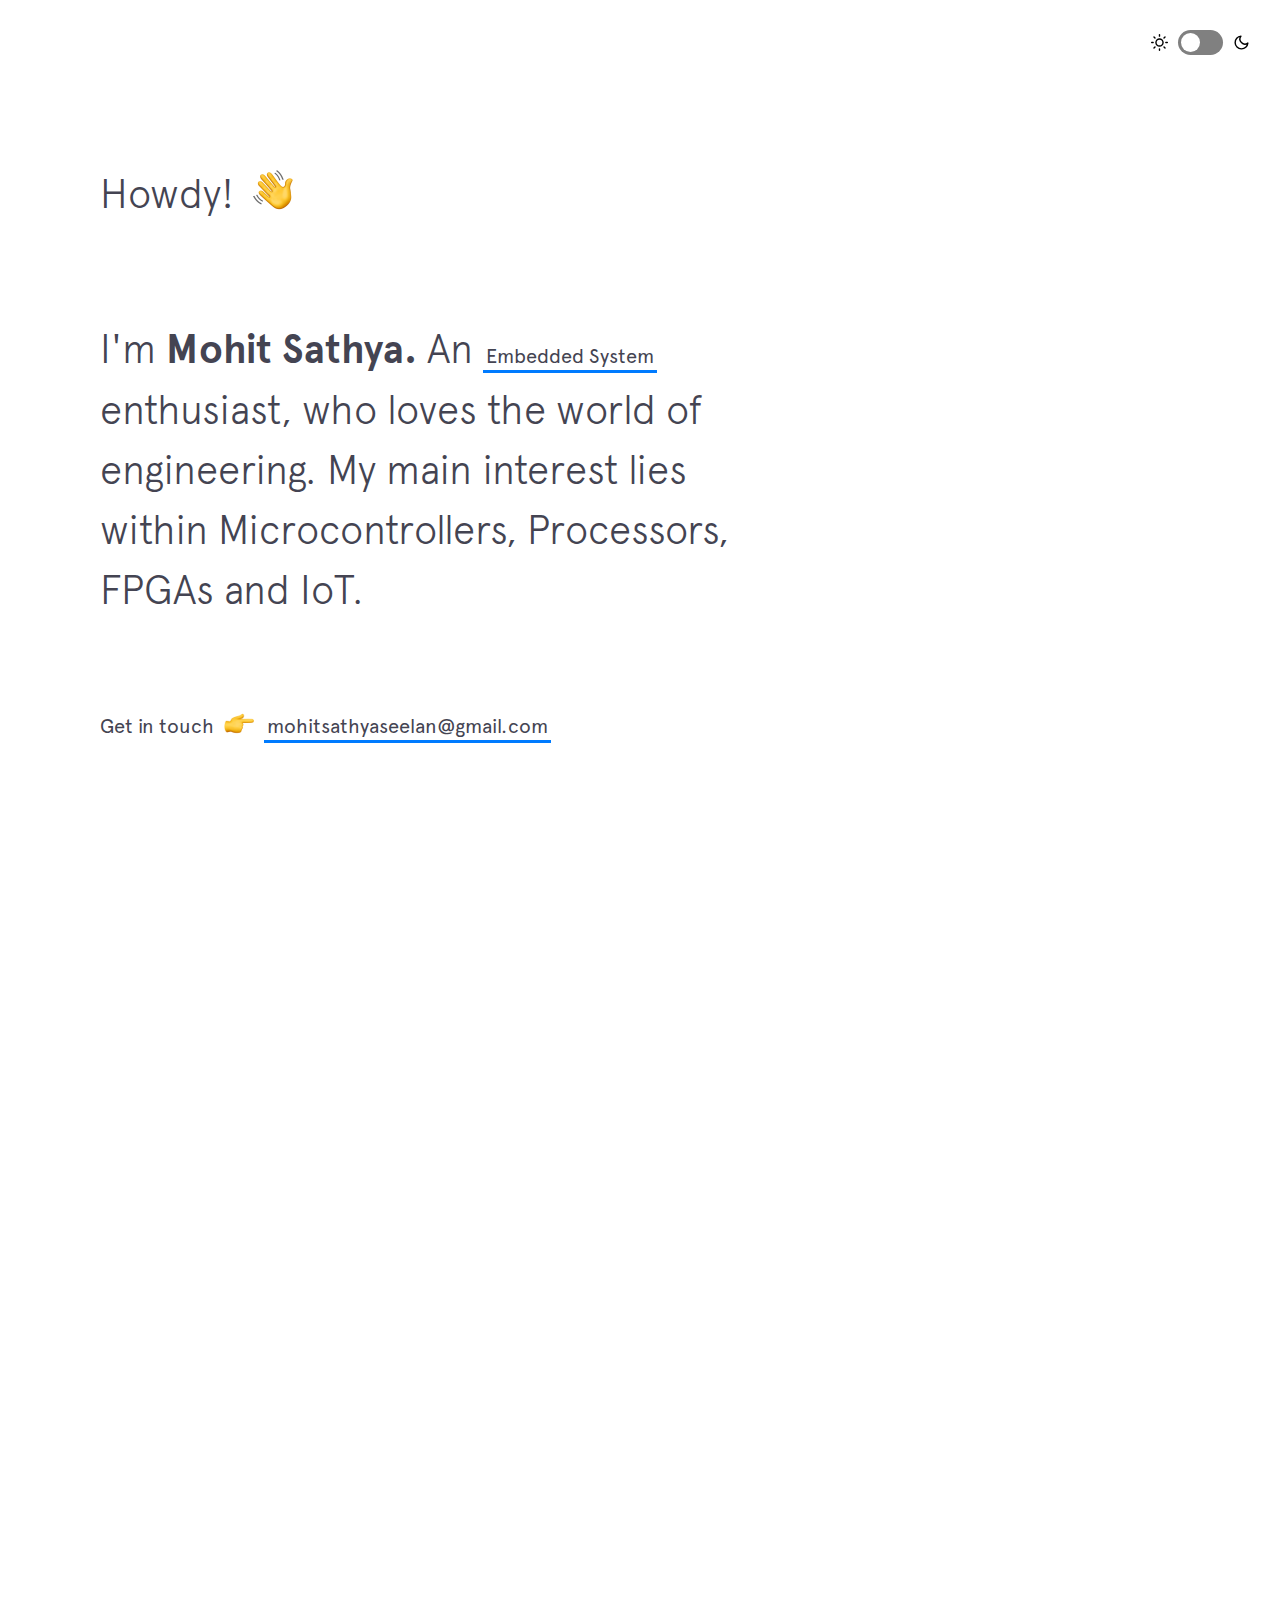
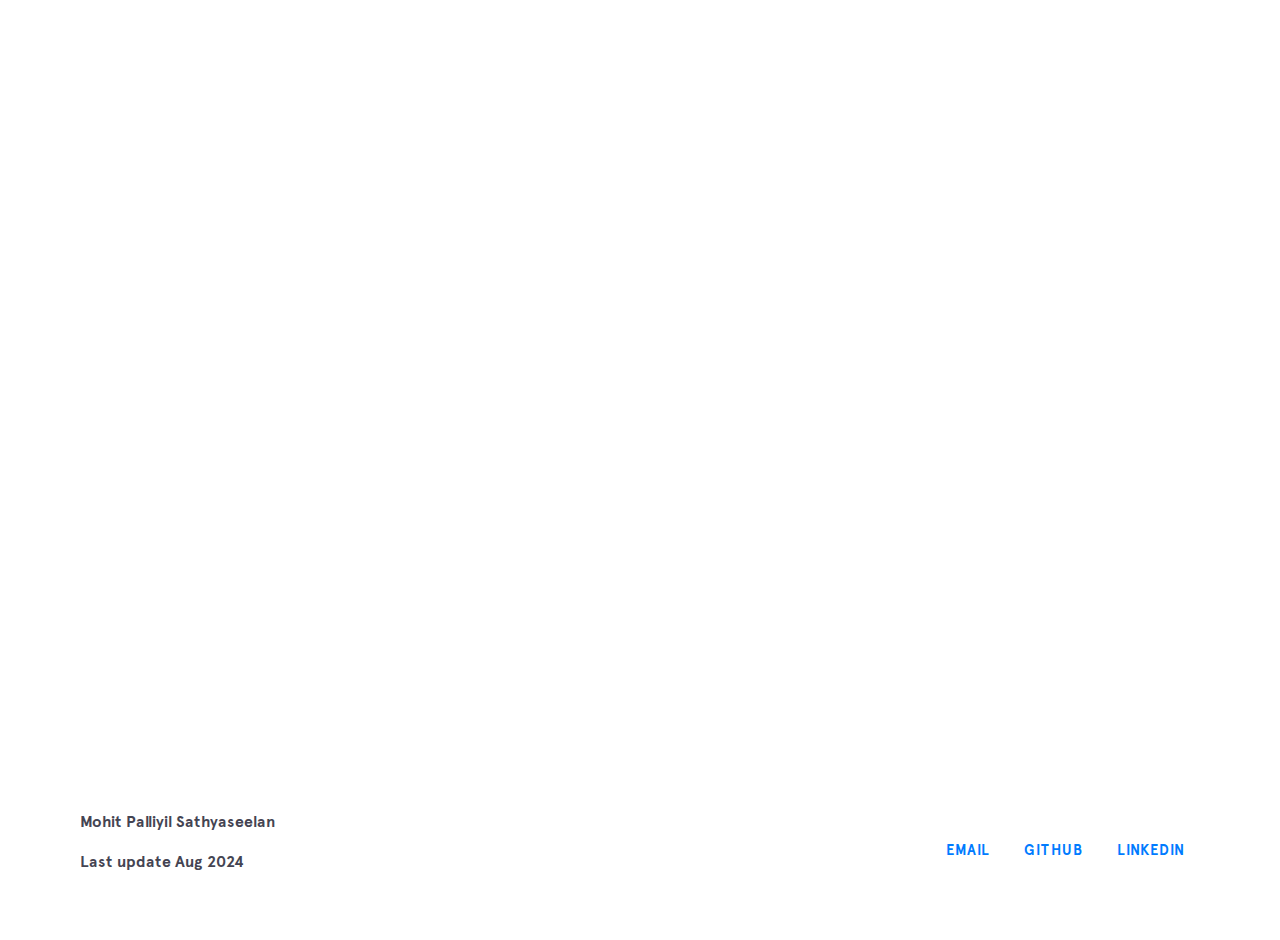
==== commit 1afd6817: "changed layouyt" ====
--- a/index.html
+++ b/index.html
@@ -26,8 +26,10 @@
         </div>
         <header class="intro">
             <h1 class="intro__hello">Howdy! <span class="emoji wave-hand animated"></span> </h1>
-            <h2 class="intro__tagline">I'm <span class="name">Mohit Sathya</span>. An Embedded System enthusiast, who 
-                loves the world of engineering. My main interest lies within Microcontrollers, Processors, FPGAs and IoT. 
+            <h2 class="intro__tagline">I'm <span class="name">Mohit Sathya. </span>An <span class="intro__contact"><a
+                href="/html/myembw.html" target="_blank"
+                class="highlight-link">Embedded System</a> </span></span> enthusiast, who 
+                loves the world of engineering. My main interest lies within Microcontrollers, Processors, FPGAs and IoT. </h2>
             </h2>
             <h3 class="intro__contact"> <span>Get in touch </span> <span class="emoji pointer"></span> <span> <a
                         href="mailto:mohitsathyaseelan@gmail.com" target="_blank"
@@ -55,7 +57,7 @@
         </section>
         
         <section class="section skills">
-            <div class="section__option"><a href="skills.html">Skills</a> | <a href="experience.html">Experience</a> | <a href="Resume_Mohit_Sathyaseelan.pdf">Resume</a> | <a href="proejcts.html">Projects</a>
+            <div class="section__option"><a href="html/skills.html">Skills</a> &nbsp |  &nbsp <a href="html/experience.html">Experience</a> &nbsp |  &nbsp <a href="Resume_Mohit_Sathyaseelan.pdf">Resume</a> &nbsp |  &nbsp <a href="html/proejcts.html">Projects</a>  &nbsp |  &nbsp <a href="html/myembw.html">My Embedded Universe &nbsp</a> 
             </div>
         </section>
 
--- a/css/css-main.css
+++ b/css/css-main.css
@@ -1,5 +1,5 @@
 @font-face{font-family:Apercu;src:url(../fonts/apercu-Apercu-Light.eot);src:url(../fonts/apercu-Apercu-Light.eot?#iefix) format("embedded-opentype"),url(../fonts/apercu-Apercu-Light.woff2) format("woff2"),url(../fonts/apercu-Apercu-Light.woff) format("woff"),url(../fonts/apercu-Apercu-Light.ttf) format("truetype"),url(../fonts/apercu/Apercu-Light.svg#Apercu-Light) format("svg");font-weight:300;font-style:normal}@font-face{font-family:Apercu;src:url(../fonts/apercu-Apercu-LightItalic.eot);src:url(../fonts/apercu-Apercu-LightItalic.eot?#iefix) format("embedded-opentype"),url(../fonts/apercu-Apercu-LightItalic.woff2) format("woff2"),url(../fonts/apercu-Apercu-LightItalic.woff) format("woff"),url(../fonts/apercu-Apercu-LightItalic.ttf) format("truetype"),url(../fonts/apercu/Apercu-LightItalic.svg#Apercu-LightItalic) format("svg");font-weight:300;font-style:italic}@font-face{font-family:Apercu;src:url(../fonts/apercu-Apercu-Regular.eot);src:url(../fonts/apercu-Apercu-Regular.eot?#iefix) format("embedded-opentype"),url(../fonts/apercu-Apercu-Regular.woff2) format("woff2"),url(../fonts/apercu-Apercu-Regular.woff) format("woff"),url(../fonts/apercu-Apercu-Regular.ttf) format("truetype"),url(../fonts/apercu/Apercu-Regular.svg#Apercu-Regular) format("svg");font-weight:400;font-style:normal}@font-face{font-family:Apercu;src:url(../fonts/apercu-Apercu-Italic.eot);src:url(../fonts/apercu-Apercu-Italic.eot?#iefix) format("embedded-opentype"),url(../fonts/apercu-Apercu-Italic.woff2) format("woff2"),url(../fonts/apercu-Apercu-Italic.woff) format("woff"),url(../fonts/apercu-Apercu-Italic.ttf) format("truetype"),url(../fonts/apercu/Apercu-Italic.svg#Apercu-Italic) format("svg");font-weight:400;font-style:italic}@font-face{font-family:Apercu;src:url(../fonts/apercu-Apercu-Medium.eot);src:url(../fonts/apercu-Apercu-Medium.eot?#iefix) format("embedded-opentype"),url(../fonts/apercu-Apercu-Medium.woff2) format("woff2"),url(../fonts/apercu-Apercu-Medium.woff) format("woff"),url(../fonts/apercu-Apercu-Medium.ttf) format("truetype"),url(../fonts/apercu/Apercu-Medium.svg#Apercu-Medium) format("svg");font-weight:500;font-style:normal}@font-face{font-family:Apercu;src:url(../fonts/apercu-Apercu-MediumItalic.eot);src:url(../fonts/apercu-Apercu-MediumItalic.eot?#iefix) format("embedded-opentype"),url(../fonts/apercu-Apercu-MediumItalic.woff2) format("woff2"),url(../fonts/apercu-Apercu-MediumItalic.woff) format("woff"),url(../fonts/apercu-Apercu-MediumItalic.ttf) format("truetype"),url(../fonts/apercu/Apercu-MediumItalic.svg#Apercu-MediumItalic) format("svg");font-weight:500;font-style:italic}@font-face{font-family:Apercu;src:url(../fonts/apercu-Apercu-Bold.eot);src:url(../fonts/apercu-Apercu-Bold.eot?#iefix) format("embedded-opentype"),url(../fonts/apercu-Apercu-Bold.woff2) format("woff2"),url(../fonts/apercu-Apercu-Bold.woff) format("woff"),url(../fonts/apercu-Apercu-Bold.ttf) format("truetype"),url(../fonts/apercu/Apercu-Bold.svg#Apercu-Bold) format("svg");font-weight:700;font-style:normal}@font-face{font-family:Apercu;src:url(../fonts/apercu-Apercu-BoldItalic.eot);src:url(../fonts/apercu-Apercu-BoldItalic.eot?#iefix) format("embedded-opentype"),url(../fonts/apercu-Apercu-BoldItalic.woff2) format("woff2"),url(../fonts/apercu-Apercu-BoldItalic.woff) format("woff"),url(../fonts/apercu-Apercu-BoldItalic.ttf) format("truetype"),url(../fonts/apercu/Apercu-BoldItalic.svg#Apercu-BoldItalic) format("svg");font-weight:700;font-style:italic}html{-webkit-box-sizing:border-box;box-sizing:border-box}*,:after,:before{-webkit-box-sizing:inherit;box-sizing:inherit}::-moz-selection{background:#ffdc00}::selection{background:#ffdc00}body,html{margin:0;padding:0;-webkit-font-smoothing:antialiased;-moz-osx-font-smoothing:grayscale;background-color:#fff;color:#444452;font-family:Apercu,"Source Sans Pro",system,system-ui,-apple-system,BlinkMacSystemFont,Roboto,Helvetica,Arial,sans-serif;line-height:1.5;width:100%}body.night,html.night{background-color:#171c28;color:#afafbf}body.night ::-moz-selection,html.night ::-moz-selection{color:#36363c;background:#ffdc00}body.night ::selection,html.night ::selection{color:#36363c;background:#ffdc00}body.night .switch-wrapper .sun,html.night .switch-wrapper .sun{background:url(../fonts/switch-sun-white.svg) no-repeat center;background-size:100%}body.night .switch-wrapper .moon,html.night .switch-wrapper .moon{background:url(../fonts/switch-moon-white.svg) no-repeat center;background-size:100%}body.night .experience .job__time,body.night .footer__copyright,body.night .intro,body.night .skills .skillz__category__label,body.night .status,body.night a,body.night strong,html.night .experience .job__time,html.night .footer__copyright,html.night .intro,html.night .skills .skillz__category__label,html.night .status,html.night a,html.night strong{color:#e7e7e7}body.night .section__content .underline-link:after,html.night .section__content .underline-link:after{background:#e7e7e7}a{-webkit-transition:all .2s ease-in-out;transition:all .2s ease-in-out;text-decoration:none;font-weight:700;color:inherit}ul{list-style:none;padding:0;margin:0}svg{width:100%;height:100%;fill:currentColor}img{max-width:100%;vertical-align:middle}strong{font-weight:700;color:#36363c}.emoji{display:inline-block;vertical-align:text-top;background-size:contain;background-repeat:no-repeat;background-position:center}.section{display:-webkit-box;display:-ms-flexbox;display:flex;-webkit-box-pack:center;-ms-flex-pack:center;justify-content:center;padding:100px 170px}@media screen and (max-width:1280px){.section{padding:100px}}@media screen and (max-width:1024px){.section{padding:50px}}@media screen and (max-width:768px){.section{display:block}}@media screen and (max-width:480px){.section{padding:50px 35px}}.section__title{-ms-flex-negative:0;flex-shrink:0;width:200px;margin-right:70px;color:#007bff;text-transform:uppercase;text-align:right;font-weight:700;letter-spacing:2px}@media screen and (max-width:1024px){.section__title{margin-right:50px}}@media screen and (max-width:850px){.section__title{width:150px}}@media screen and (max-width:768px){.section__title{text-align:left;width:auto}}.section__content{font-weight:300;font-size:1rem;width:100%;max-width:650px}@media screen and (max-width:768px)
-{.section{padding:50px 35px}}.section__option{-ms-flex-negative:0;flex-shrink:0;width:500px;margin-right:70px;color:#007bff;text-transform:uppercase;text-align:right;font-weight:700;letter-spacing:2px}@media screen and (max-width:1024px){.section__option{margin-right:50px}}@media screen and (max-width:850px){.section__option{width:150px}}@media screen and (max-width:768px){.section__option{text-align:left;width:auto}}.section__content{font-weight:300;font-size:1rem;width:100%;max-width:650px}@media screen and (max-width:768px)
+{.section{padding:50px 9px}}.section__option{-ms-flex-negative:0;flex-shrink:0;width:700px;margin-right:70px;color:#007bff;text-transform:uppercase;text-align:right;font-weight:700;letter-spacing:1px}@media screen and (max-width:1024px){.section__option{margin-right:50px}}@media screen and (max-width:850px){.section__option{width:150px}}@media screen and (max-width:768px){.section__option{text-align:left;width:auto}}.section__content{font-weight:300;font-size:1rem;width:100%;max-width:650px}@media screen and (max-width:768px)
 
 
 {.section__content{padding-top:30px;padding-left:50px}}@media screen and (max-width:480px){.section__content{padding-left:30px}}.section__content p{margin-top:0;margin-bottom:25px}.section__content .underline-link{position:relative;display:inline-block}.section__content .underline-link:after{position:absolute;top:100%;left:0;width:100%;height:1px;background:#36363c;content:'';opacity:0;-webkit-transition:height .3s,opacity .3s,-webkit-transform .3s;transition:height .3s,opacity .3s,-webkit-transform .3s;transition:height .3s,opacity .3s,transform .3s;transition:height .3s,opacity .3s,transform .3s,-webkit-transform .3s;-webkit-transform:translateY(-5px);transform:translateY(-5px)}.section__content .underline-link:focus:after,.section__content .underline-link:hover:after{height:2px;border-radius:3px;opacity:1;-webkit-transform:translateY(-2px);transform:translateY(-2px)}.arrow-link{-webkit-transition:all .2s ease-in-out;transition:all .2s ease-in-out;font-weight:700;display:inline-block;background-color:transparent;white-space:nowrap}.arrow-link:after{-webkit-transition:all .2s ease-in-out;transition:all .2s ease-in-out;position:relative;bottom:2px;margin-left:15px;content:'';background:url(../images/img-arrow.png) no-repeat center;background-size:100%;width:15px;height:15px;display:inline-block;vertical-align:middle}.arrow-link:hover:after{-webkit-transform:translateX(7px);transform:translateX(7px)}.small{font-family:Inconsolata,monospace;font-size:.85rem;display:inline-block;margin-top:15px}.small:after{display:none}#top-button{-webkit-transition:all .2s ease-in-out;transition:all .2s ease-in-out;background:0 0;border:none;outline:0;width:40px;position:fixed;bottom:25px;right:10px;cursor:pointer;display:none}@media screen and (max-width:1024px){#top-button{bottom:20px;right:7px;width:35px}}@media screen and (max-width:480px){#top-button{bottom:15px;right:3px}}#top-button:focus,#top-button:hover{-webkit-transform:translateY(-10px);transform:translateY(-10px)}#top-button img{width:100%}.waypoint{opacity:0;-webkit-transform:translate3d(0,20px,0);transform:translate3d(0,20px,0);-webkit-transition:opacity .6s cubic-bezier(.694,0,.335,1),-webkit-transform .6s cubic-bezier(.694,0,.335,1);transition:opacity .6s cubic-bezier(.694,0,.335,1),-webkit-transform .6s cubic-bezier(.694,0,.335,1);transition:opacity .6s cubic-bezier(.694,0,.335,1),transform .6s cubic-bezier(.694,0,.335,1);transition:opacity .6s cubic-bezier(.694,0,.335,1),transform .6s cubic-bezier(.694,0,.335,1),-webkit-transform .6s cubic-bezier(.694,0,.335,1)}.in-view{opacity:1;-webkit-transform:translateZ(0);transform:translateZ(0)}.switch-wrapper{display:-webkit-box;display:-ms-flexbox;display:flex;-webkit-box-pack:center;-ms-flex-pack:center;justify-content:center;-webkit-box-align:center;-ms-flex-align:center;align-items:center;position:absolute;top:20px;right:30px}@media screen and (max-width:480px){.switch-wrapper{top:10px;right:20px}}.switch-wrapper .moon,.switch-wrapper .sun{width:17px;height:17px}.switch-wrapper .sun{background:url(../fonts/switch-sun.svg) no-repeat center;background-size:100%}.switch-wrapper .moon{background:url(../fonts/switch-moon.svg) no-repeat center;background-size:100%}.switch-wrapper .toggle-wrapper{margin:10px}.switch-wrapper .toggle-wrapper #switch{height:0;width:0;visibility:hidden;position:absolute}.switch-wrapper .toggle-wrapper #switch:checked+label{background:#bae67e}.switch-wrapper .toggle-wrapper #switch:checked+label:after{left:calc(100% - 3px);-webkit-transform:translateX(-100%);transform:translateX(-100%)}.switch-wrapper .toggle-wrapper label{cursor:pointer;text-indent:-9999px;width:45px;height:25px;background:grey;display:block;border-radius:100px;position:relative}.switch-wrapper .toggle-wrapper label:after{-webkit-transition:all .2s ease-in-out;transition:all .2s ease-in-out;content:'';position:absolute;top:3px;left:3px;width:19px;height:19px;background:#fff;border-radius:100%}.intro{padding:120px 100px;height:100vh;display:-webkit-box;display:-ms-flexbox;display:flex;-webkit-box-orient:vertical;-webkit-box-direction:normal;-ms-flex-direction:column;flex-direction:column;-ms-flex-pack:distribute;justify-content:space-around;max-width:1440px;margin:0 auto}@media screen and (max-width:630px){.intro{padding:120px 70px}}@media screen and (max-width:550px){.intro{padding:120px 50px}}@media screen and (max-width:480px){.intro{padding:70px 50px}}.intro__hello,.intro__tagline{font-size:2.5rem}@media screen and (max-width:1024px){.intro__hello,.intro__tagline{font-size:2.25rem}}@media screen and (max-width:768px){.intro__hello,.intro__tagline{font-size:2rem}}@media screen and (max-width:550px){.intro__hello,.intro__tagline{font-size:1.75rem}}@media screen and (max-width:360px){.intro__hello,.intro__tagline{font-size:1.5rem}}@media screen and (max-width:330px){.intro__hello,.intro__tagline{font-size:1.4rem}}.intro__hello .emoji,.intro__tagline .emoji{width:40px;height:40px}@media screen and (max-width:1024px){.intro__hello .emoji,.intro__tagline .emoji{width:35px;height:35px}}@media screen and (max-width:768px){.intro__hello .emoji,.intro__tagline .emoji{width:30px;height:30px}}@media screen and (max-width:360px){.intro__hello .emoji,.intro__tagline .emoji{width:25px;height:25px}}.intro__hello{font-weight:300}.intro__hello .wave-hand{background-image:url(../images/emojis-wave.png);margin-left:10px;cursor:pointer}.intro__hello .wave-hand.animated{-webkit-animation-duration:1s;animation-duration:1s;-webkit-animation-fill-mode:both;animation-fill-mode:both}.intro__hello .wave-hand.wave{-webkit-animation-name:wave;animation-name:wave}@-webkit-keyframes wave{from{-webkit-transform:none;transform:none}15%{-webkit-transform:translate3d(-20%,0,0) rotate3d(0,0,1,-10deg);transform:translate3d(-20%,0,0) rotate3d(0,0,1,-10deg)}30%{-webkit-transform:translate3d(10%,0,0) rotate3d(0,0,1,7deg);transform:translate3d(10%,0,0) rotate3d(0,0,1,7deg)}45%{-webkit-transform:translate3d(-15%,0,0) rotate3d(0,0,1,-10deg);transform:translate3d(-15%,0,0) rotate3d(0,0,1,-10deg)}60%{-webkit-transform:translate3d(10%,0,0) rotate3d(0,0,1,5deg);transform:translate3d(10%,0,0) rotate3d(0,0,1,5deg)}75%{-webkit-transform:translate3d(-5%,0,0) rotate3d(0,0,1,-2deg);transform:translate3d(-5%,0,0) rotate3d(0,0,1,-2deg)}to{-webkit-transform:none;transform:none}}@keyframes wave{from{-webkit-transform:none;transform:none}15%{-webkit-transform:translate3d(-20%,0,0) rotate3d(0,0,1,-10deg);transform:translate3d(-20%,0,0) rotate3d(0,0,1,-10deg)}30%{-webkit-transform:translate3d(10%,0,0) rotate3d(0,0,1,7deg);transform:translate3d(10%,0,0) rotate3d(0,0,1,7deg)}45%{-webkit-transform:translate3d(-15%,0,0) rotate3d(0,0,1,-10deg);transform:translate3d(-15%,0,0) rotate3d(0,0,1,-10deg)}60%{-webkit-transform:translate3d(10%,0,0) rotate3d(0,0,1,5deg);transform:translate3d(10%,0,0) rotate3d(0,0,1,5deg)}75%{-webkit-transform:translate3d(-5%,0,0) rotate3d(0,0,1,-2deg);transform:translate3d(-5%,0,0) rotate3d(0,0,1,-2deg)}to{-webkit-transform:none;transform:none}}.intro__tagline{font-weight:300;max-width:700px}.intro__tagline .name{font-weight:700}.intro__tagline .technologist{background-image:url(../images/emojis-technologist.png)}.intro__contact{font-size:1.25rem;font-weight:400}@media screen and (max-width:550px){.intro__contact{font-size:1rem}}.intro__contact .emoji.pointer{background-image:url(../images/emojis-pointright.png);width:30px;height:30px;margin:0 5px;vertical-align:text-bottom}@media screen and (max-width:550px){.intro__contact .emoji.pointer{width:25px;height:25px}}.intro__contact .highlight-link{-webkit-transition:all .2s ease-in-out;transition:all .2s ease-in-out;font-weight:400;text-decoration:none;display:inline-block;padding:2px 3px;text-decoration:none;-webkit-box-shadow:inset 0 -3px 0 #007bff;box-shadow:inset 0 -3px 0 #007bff}.intro__contact .highlight-link:hover{-webkit-box-shadow:inset 0 -33px 0 0 #007bff;box-shadow:inset 0 -33px 0 0 #007bff;color:#fff}.skills .skillz{display:-webkit-box;display:-ms-flexbox;display:flex;-webkit-box-pack:justify;-ms-flex-pack:justify;justify-content:space-between}@media screen and (max-width:630px){.skills .skillz{-ms-flex-wrap:wrap;flex-wrap:wrap}}@media screen and (max-width:630px){.skills .skillz__category{width:47%;margin-right:5px;margin-bottom:25px}}.skills .skillz__category__label{font-weight:700;color:#36363c;text-transform:uppercase}.skills .skillz__category__item{margin:3px 0;font-size:.9rem}.experience .jobs{margin-bottom:100px}.experience .job{margin-bottom:25px}.experience .job .time-place{display:-webkit-box;display:-ms-flexbox;display:flex;-webkit-box-pack:justify;-ms-flex-pack:justify;justify-content:space-between}@media screen and (max-width:480px){.experience .job .time-place{display:block}}.experience .job__company{font-weight:700}.experience .job__time{font-size:.9rem;font-family:Inconsolata,monospace}@media screen and (max-width:480px){.experience .job__time{font-size:.8rem}}.experience .arrow-link{font-size:1.25rem}.experience .arrow-link:after{width:20px;height:20px}.status{display:-webkit-box;display:-ms-flexbox;display:flex;-webkit-box-align:center;-ms-flex-align:center;align-items:center;font-size:1.1rem;margin-top:70px}.status__light{width:30px;height:30px;display:-webkit-box;display:-ms-flexbox;display:flex;-webkit-box-pack:center;-ms-flex-pack:center;justify-content:center;-webkit-box-align:center;-ms-flex-align:center;align-items:center}.status__light__ring{position:absolute;width:25px;height:25px;-webkit-animation:pulsate 2s ease-out;animation:pulsate 2s ease-out;-webkit-animation-iteration-count:infinite;animation-iteration-count:infinite;opacity:0;border:3px solid #bae67e;border-radius:30px}@-webkit-keyframes pulsate{0%{-webkit-transform:scale(.1,.1);transform:scale(.1,.1);opacity:0}50%{opacity:1}100%{-webkit-transform:scale(1.2,1.2);transform:scale(1.2,1.2);opacity:0}}@keyframes pulsate{0%{-webkit-transform:scale(.1,.1);transform:scale(.1,.1);opacity:0}50%{opacity:1}100%{-webkit-transform:scale(1.2,1.2);transform:scale(1.2,1.2);opacity:0}}.status__light__led{position:absolute;width:13px;height:13px;background:#bae67e;border-radius:100%}.status__message{margin-left:15px}.featured-projects a:after{display:none}.featured-projects .project{display:-webkit-box;display:-ms-flexbox;display:flex;margin-bottom:100px;margin-left:-5%;width:125%}@media screen and (max-width:1280px){.featured-projects .project{width:115%}}@media screen and (max-width:1024px){.featured-projects .project{width:105%}}@media screen and (max-width:768px){.featured-projects .project{width:100%;display:block;margin-bottom:70px}}.featured-projects .project.screentime{margin-bottom:70px}.featured-projects .project:last-of-type{margin-bottom:0}.featured-projects .project__pic{max-width:700px;overflow:visible;margin:0}.featured-projects .project__pic a{display:block}.featured-projects .project__pic.phones a{display:-webkit-box;display:-ms-flexbox;display:flex;-webkit-box-pack:justify;-ms-flex-pack:justify;justify-content:space-between}.featured-projects .project__pic.phones .phone{margin:0 -7%}.featured-projects .project__pic.phones .phone:first-of-type{margin-left:-5%}.featured-projects .project__pic img{width:100%;max-width:100%;vertical-align:bottom}.featured-projects .project__caption{width:125px;-ms-flex-negative:0;flex-shrink:0;margin-left:30px}@media screen and (max-width:768px){.featured-projects .project__caption{width:100%;margin-top:25px;margin-left:0}}.featured-projects .project__name{margin-bottom:10px}.featured-projects .project__name a{font-weight:700}.featured-projects .project p{font-size:.85rem;line-height:1.3}.other-projects .project{max-width:600px;margin-bottom:50px}.other-projects .project__name{margin-bottom:10px}.other-projects .project p{font-size:.9rem;margin-bottom:20px}.other-projects .project__used__item{display:inline-block;margin:3px 3px 3px 0;font-family:Inconsolata,monospace;font-size:.75rem;font-weight:700;padding:2px 7px;border-radius:3px;color:#007bff;border:1px solid #007bff;background:0 0}.other-projects .project__used__item:first-of-type{margin-left:0}.footer{padding:50px 80px;display:-webkit-box;display:-ms-flexbox;display:flex;-webkit-box-pack:justify;-ms-flex-pack:justify;justify-content:space-between;-webkit-box-align:center;-ms-flex-align:center;align-items:center}@media screen and (max-width:1024px){.footer{padding:50px}}@media screen and (max-width:630px){.footer{display:block}}@media screen and (max-width:480px){.footer{padding:50px 30px}}.footer__copyright{font-weight:700;width:200px}@media screen and (max-width:630px){.footer__copyright{width:auto;text-align:center;margin-bottom:25px}}@media screen and (max-width:630px){.footer__copyright .bottom,.footer__copyright .top{display:inline-block}}@media screen and (max-width:480px){.footer__copyright .bottom,.footer__copyright .top{display:block}}.footer__copyright .emoji{width:20px;height:20px;margin:0 3px;vertical-align:text-bottom}@media screen and (max-width:630px){.footer__links{display:-webkit-box;display:-ms-flexbox;display:flex;-webkit-box-pack:center;-ms-flex-pack:center;justify-content:center}}.footer__links a{position:relative;display:inline-block;color:#007bff!important;text-transform:uppercase;font-weight:700;margin:0 15px;outline:0}@media screen and (max-width:1024px){.footer__links a{margin:0 10px}}.footer__links a:after{position:absolute;top:100%;left:0;width:100%;height:1px;background:#007bff;content:'';opacity:0;-webkit-transition:height .3s,opacity .3s,-webkit-transform .3s;transition:height .3s,opacity .3s,-webkit-transform .3s;transition:height .3s,opacity .3s,transform .3s;transition:height .3s,opacity .3s,transform .3s,-webkit-transform .3s;-webkit-transform:translateY(-5px);transform:translateY(-5px)}@media screen and (max-width:850px){.footer__links a:after{display:none}}.footer__links a:focus:after,.footer__links a:hover:after{height:2px;border-radius:3px;opacity:1;-webkit-transform:translateY(0);transform:translateY(0)}.footer__links a .text{font-size:.9rem;display:inline;letter-spacing:1px}@media screen and (max-width:850px){.footer__links a .text{display:none}}.footer__links img{display:none;width:22px}@media screen and (max-width:850px){.footer__links img{display:inline-block}}.not-found{width:100%;height:100vh!important;display:-webkit-box;display:-ms-flexbox;display:flex;-webkit-box-orient:vertical;-webkit-box-direction:normal;-ms-flex-direction:column;flex-direction:column;-webkit-box-pack:center;-ms-flex-pack:center;justify-content:center;-webkit-box-align:center;-ms-flex-align:center;align-items:center;text-align:center;padding:0 20px}.not-found .name{position:absolute;top:25px;left:30px;font-weight:700;color:#007bff;font-size:1.5rem}@media screen and (max-width:480px){.not-found .name{top:20px;left:25px;font-size:1.25rem}}.not-found h1{font-size:4rem;margin:10px 0}.not-found h2{font-size:1.5rem}@media screen and (max-width:480px){.not-found h2{font-size:1.25rem}}@media screen and (max-width:360px){.not-found h2{font-size:1.1rem}}.not-found a{font-weight:700;color:#007bff!important;position:relative;display:inline-block}.not-found a:after{position:absolute;top:100%;left:0;width:100%;height:3px;background:#007bff;content:'';opacity:0;-webkit-transition:height .3s,opacity .3s,-webkit-transform .3s;transition:height .3s,opacity .3s,-webkit-transform .3s;transition:height .3s,opacity .3s,transform .3s;transition:height .3s,opacity .3s,transform .3s,-webkit-transform .3s;-webkit-transform:translateY(-10px);transform:translateY(-10px)}.not-found a:focus:after,.not-found a:hover:after{height:3px;opacity:1;-webkit-transform:translateY(-5px);transform:translateY(-5px)}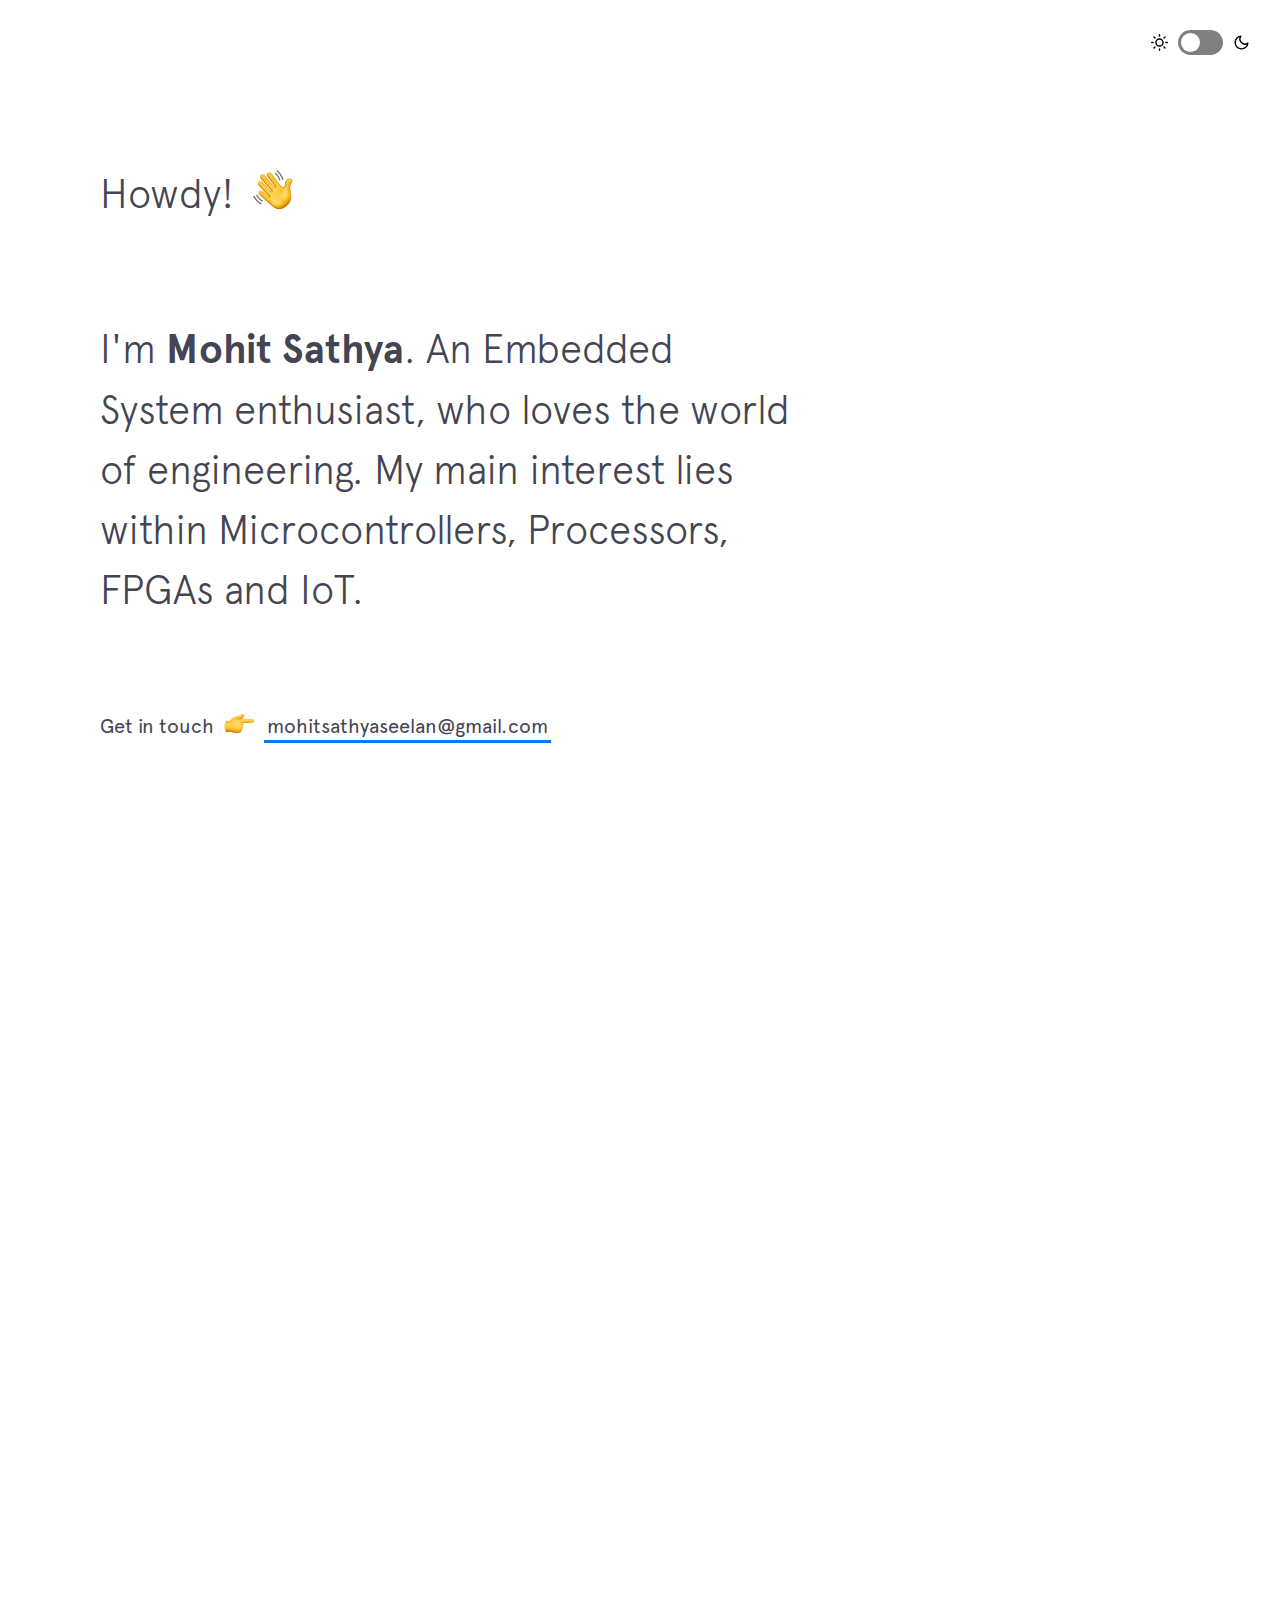
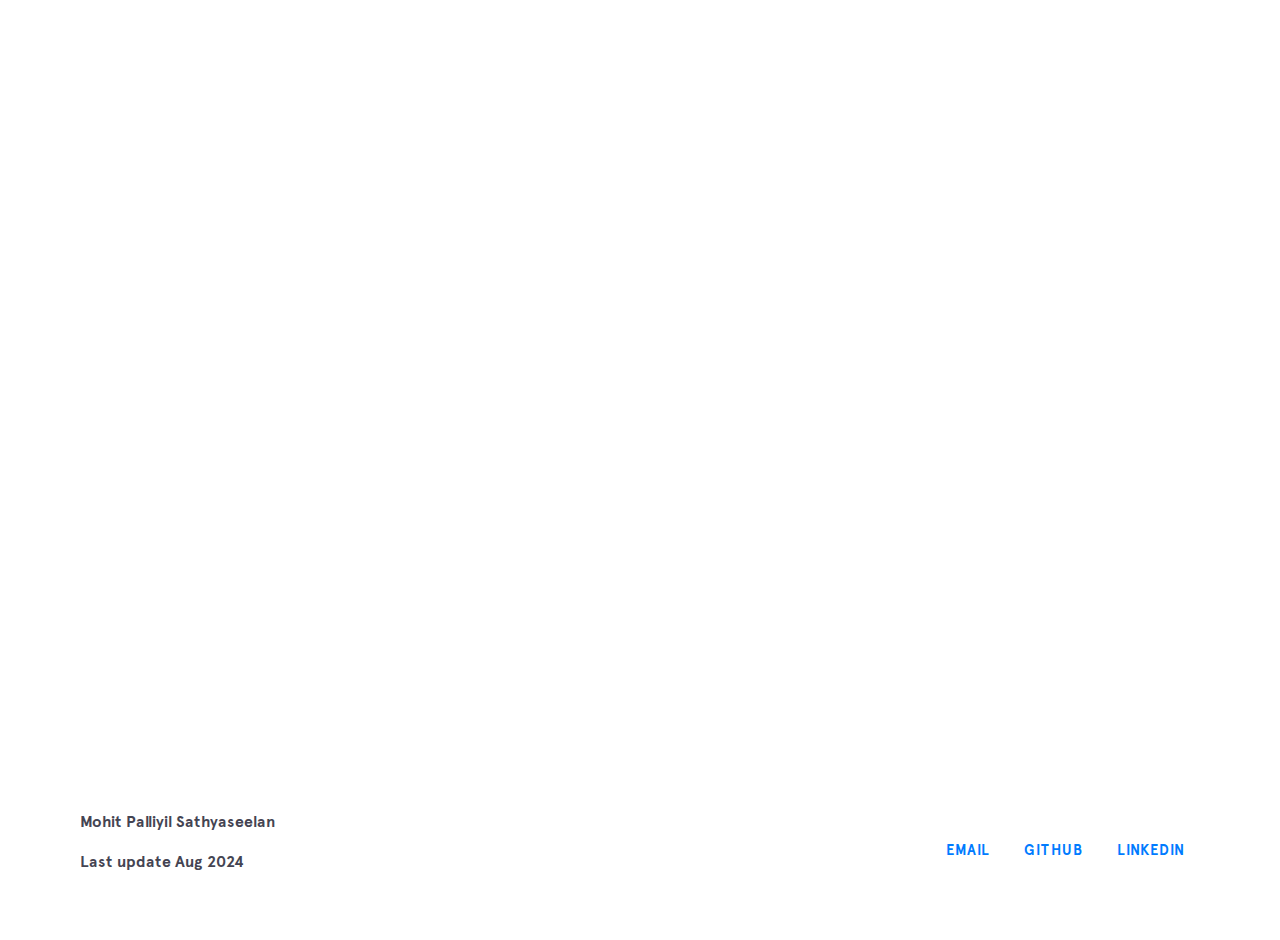
==== commit 54db913d: "reverted" ====
--- a/index.html
+++ b/index.html
@@ -26,10 +26,8 @@
         </div>
         <header class="intro">
             <h1 class="intro__hello">Howdy! <span class="emoji wave-hand animated"></span> </h1>
-            <h2 class="intro__tagline">I'm <span class="name">Mohit Sathya. </span>An <span class="intro__contact"><a
-                href="/html/myembw.html" target="_blank"
-                class="highlight-link">Embedded System</a> </span></span> enthusiast, who 
-                loves the world of engineering. My main interest lies within Microcontrollers, Processors, FPGAs and IoT. </h2>
+            <h2 class="intro__tagline">I'm <span class="name">Mohit Sathya</span>. An Embedded System enthusiast, who 
+                loves the world of engineering. My main interest lies within Microcontrollers, Processors, FPGAs and IoT. 
             </h2>
             <h3 class="intro__contact"> <span>Get in touch </span> <span class="emoji pointer"></span> <span> <a
                         href="mailto:mohitsathyaseelan@gmail.com" target="_blank"
@@ -57,7 +55,7 @@
         </section>
         
         <section class="section skills">
-            <div class="section__option"><a href="html/skills.html">Skills</a> &nbsp |  &nbsp <a href="html/experience.html">Experience</a> &nbsp |  &nbsp <a href="Resume_Mohit_Sathyaseelan.pdf">Resume</a> &nbsp |  &nbsp <a href="html/proejcts.html">Projects</a>  &nbsp |  &nbsp <a href="html/myembw.html">My Embedded Universe &nbsp</a> 
+            <div class="section__option"><a href="html/skills.html">Skills</a> | <a href="html/experience.html">Experience</a> | <a href="Resume_Mohit_Sathyaseelan.pdf">Resume</a> | <a href="html/proejcts.html">Projects</a> | <a href="html/myembw.html">My Embedded Universe</a> 
             </div>
         </section>
 
